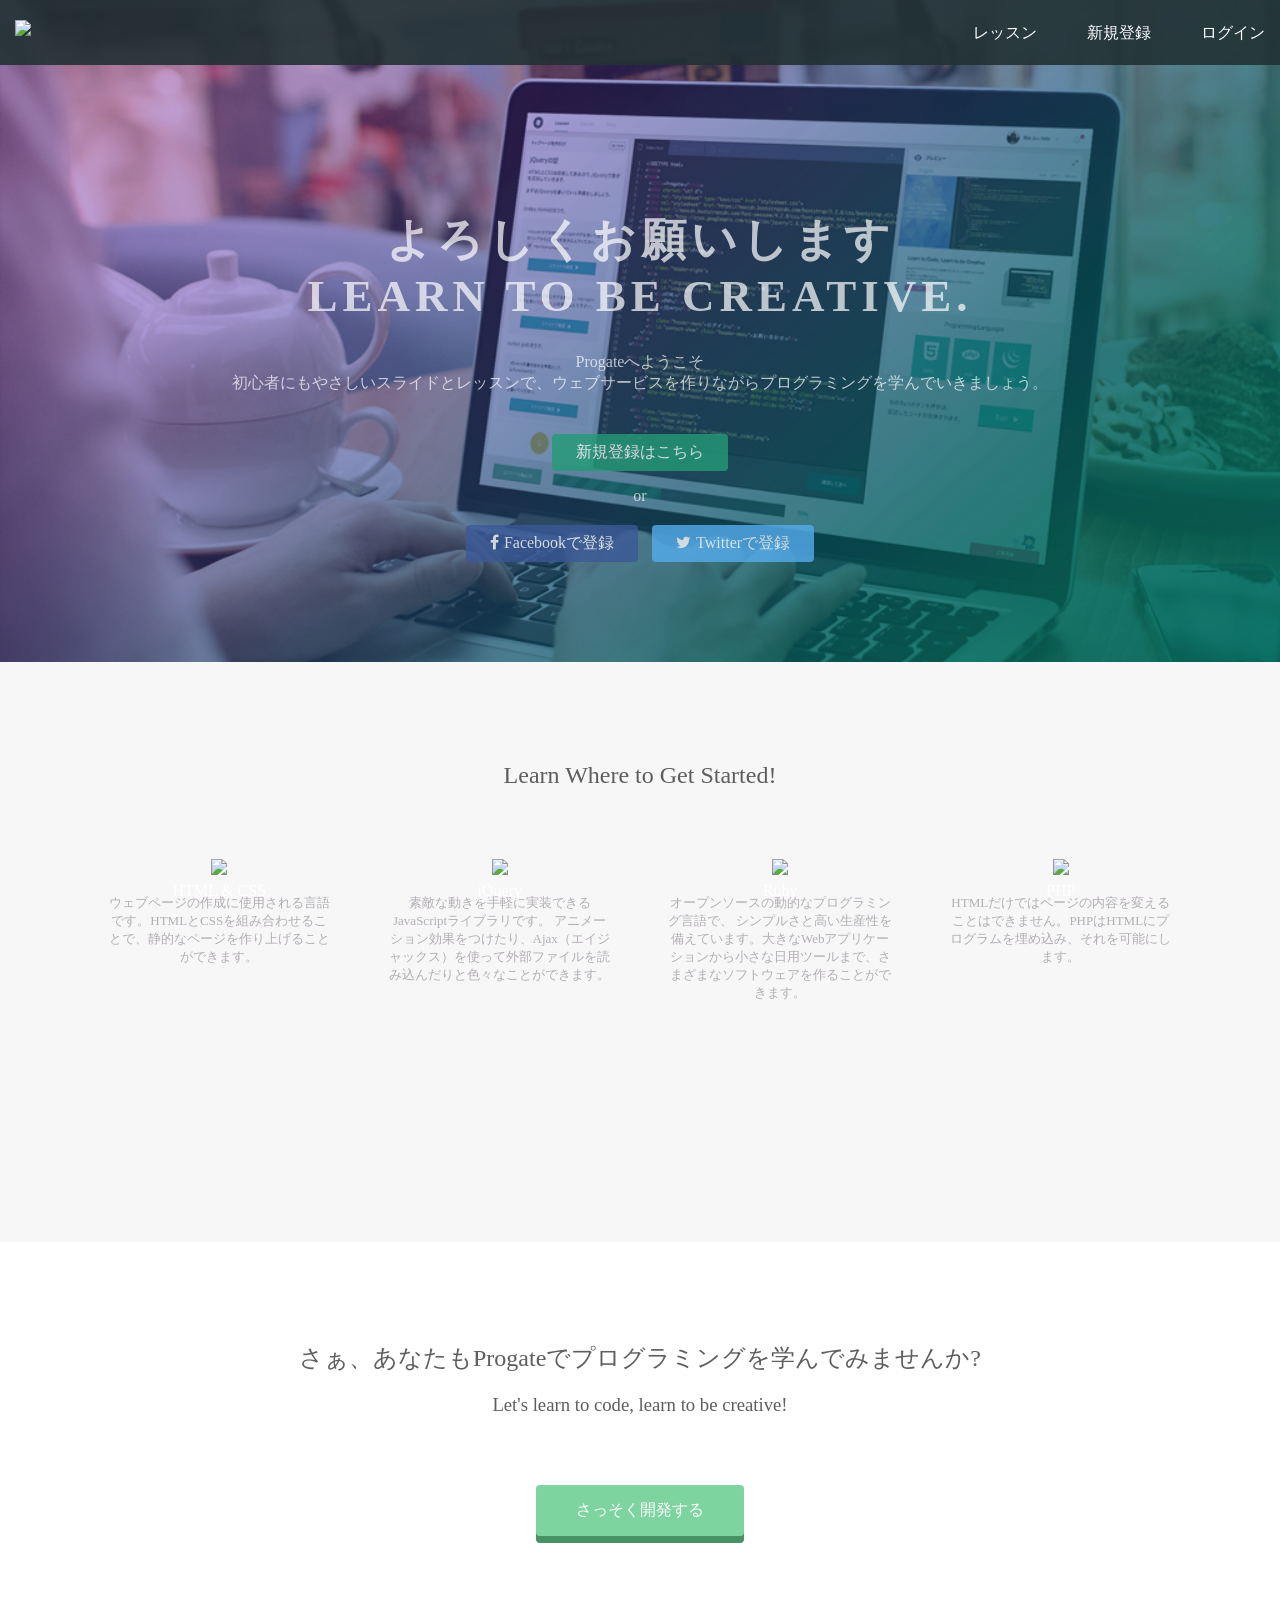
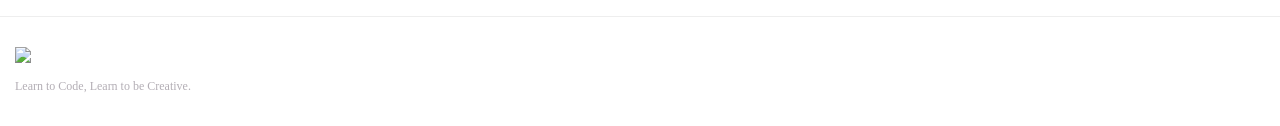
==== index.html @ 99322fcd "タイトルの変更" ====
<!DOCTYPE html>
<html>
<head>
  <meta charset="utf-8">
  <meta name="viewport" content="width=device-width, initial-scale=1.0">
  <title>Progate</title>
  <link href="https://maxcdn.bootstrapcdn.com/font-awesome/4.7.0/css/font-awesome.min.css" rel="stylesheet" integrity="sha384-wvfXpqpZZVQGK6TAh5PVlGOfQNHSoD2xbE+QkPxCAFlNEevoEH3Sl0sibVcOQVnN" crossorigin="anonymous">
  <link rel="stylesheet" type="text/css" href="stylesheet.css">
</head>
<body>
  <header>
    <div class="container">
      <div class="header-left">
        <img class="logo" src="https://prog-8.com/images/html/advanced/main_logo.png">
      </div>
      <span class="fa fa-bars menu-icon"></span>
      <div class="header-right">
        <a href="https://prog-8.com/html/study/1/3#/9">レッスン</a>
        <a href="https://prog-8.com/html/study/1/3#/9">新規登録</a>
        <a href="https://stshigeko.github.io/" class="login">ログイン</a>
      </div>
    </div>
  </header>
  <div class="top-wrapper">
    <div class="container">
      <h1>よろしくお願いします<br>LEARN TO BE CREATIVE.</h1>
      <p>Progateへようこそ<br>初心者にもやさしいスライドとレッスンで、ウェブサービスを作りながらプログラミングを学んでいきましょう。</p>
      <div class="btn-wrapper">
        <a href="#" class="btn signup">新規登録はこちら</a>
        <p>or</p>
        <a href="#" class="btn facebook"><span class="fa fa-facebook"></span>Facebookで登録</a>
        <a href="#" class="btn twitter"><span class="fa fa-twitter"></span>Twitterで登録</a>
      </div>
    </div>
  </div>
  <div class="lesson-wrapper">
    <div class="container">
      <div class="heading">
        <h2>Learn Where to Get Started!</h2>
      </div>
      <div class="lessons">
        <div class="lesson">
          <div class="lesson-icon">
            <img src="https://prog-8.com/images/html/advanced/html.png">
            <p>HTML & CSS</p>
          </div>
          <p class="text-contents">ウェブページの作成に使用される言語です。HTMLとCSSを組み合わせることで、静的なページを作り上げることができます。</p>
        </div>
        <div class="lesson">
          <div class="lesson-icon">
            <img src="https://prog-8.com/images/html/advanced/jQuery.png">
            <p>jQuery</p>
          </div>
          <p class="text-contents">素敵な動きを手軽に実装できるJavaScriptライブラリです。 アニメーション効果をつけたり、Ajax（エイジャックス）を使って外部ファイルを読み込んだりと色々なことができます。</p>
        </div>
        <div class="lesson">
          <div class="lesson-icon">
            <img src="https://prog-8.com/images/html/advanced/ruby.png">
            <p>Ruby</p>
          </div>
          <p class="text-contents">オープンソースの動的なプログラミング言語で、 シンプルさと高い生産性を備えています。大きなWebアプリケーションから小さな日用ツールまで、さまざまなソフトウェアを作ることができます。</p>
        </div>
        <div class="lesson">
          <div class="lesson-icon">
            <img src="https://prog-8.com/images/html/advanced/php.png">
            <p>PHP</p>
          </div>
          <p class="text-contents">HTMLだけではページの内容を変えることはできません。PHPはHTMLにプログラムを埋め込み、それを可能にします。</p>
        </div>
      </div>
      <div class="clear"></div>
    </div>
  </div>
  <div class="message-wrapper">
    <div class="container">
      <div class="heading">
        <h2>さぁ、あなたもProgateでプログラミングを学んでみませんか?</h2>
        <h3>Let's learn to code, learn to be creative!</h3>
      </div>
      <span class="btn message">さっそく開発する</span>
    </div>
  </div>
  <footer>
    <div class="container">
      <img src="https://prog-8.com/images/html/advanced/footer_logo.png">
      <p>Learn to Code, Learn to be Creative.</p>
    </div>
  </footer>
</body>
</html>
---- stylesheet.css ----
* {
  box-sizing: border-box;
}

body {
  margin: 0;
  font-family: "Hiragino Kaku Gothic ProN";
}

a {
  text-decoration: none;
}

.container {
  width: 100%;
  padding: 0 15px;
  margin: 0 auto;
}

.top-wrapper {
  padding: 180px 0 100px 0;
  background-image: url(top.png);
  background-size: cover;
  color: white;
  text-align: center;
}

.top-wrapper h1 {
  opacity: 0.7;
  font-size: 45px;
  letter-spacing: 5px;
}

.top-wrapper p {
  opacity: 0.7;
  font-size: 16px;
  margin-bottom: 40px;
}

.btn-wrapper {
  text-align: center;
}

.btn-wrapper p {
  margin-bottom: 20px;
}

.signup {
  background-color: #239b76;
}

.facebook {
  background-color: #3b5998;
  margin-right: 10px;
}

.twitter {
  background-color: #55acee;
}

.btn {
  padding: 8px 24px;
  color: white;
  display: inline-block;
  opacity: 0.8;
  border-radius: 4px;
  text-align: center;
}

.btn:hover {
  opacity: 1;
}

.fa {
  margin-right: 5px;
}

header {
  height: 65px;
  width: 100%;
  background-color: rgba(34,49,52,0.9);
  position :fixed;
  top: 0;
  z-index: 10;
}

.logo {
  width: 124px;
  margin-top: 20px;
}

.header-left {
  float: left;
}

.header-right {
  float: right;
  margin-right: -25px;
}

.header-right a {
  line-height: 65px;
  padding: 0 25px;
  color: white;
  display: block;
  float: left;
  transition: all 0.5s;
}

.header-right a:hover {
  background-color: rgba(255,255,255,0.3);
}

.lesson-wrapper {
  height: 580px;
  padding-bottom: 80px;
  padding-left: 5%;
  padding-right: 5%;
  background-color: #f7f7f7;
  text-align: center;
}

.heading {
  padding-top: 80px;
  padding-bottom: 50px;
  color: #5f5d60;
}

.heading h2 {
  font-weight: normal;
}

.lesson {
  float: left;
  width: 25%;
}

.lesson-icon {
  position: relative;
}

.lesson-icon p {
  position: absolute;
  top: 37%;
  width: 100%;
  color: white;
}

.text-contents {
  width: 80%;
  display: inline-block;
  margin-top: 15px;
  font-size: 13px;
  color: #b3aeb5;
}

.heading h3 {
  font-weight: normal;
}

.message-wrapper {
  border-bottom: 1px solid #eee;
  padding-bottom: 80px;
  text-align: center;
}

.message {
  padding: 15px 40px;
  background-color: #5dca88;
  cursor: pointer;
  box-shadow: 0px 7px #1a7940;
}

.message:active {
  position: relative;
  top: 7px;
  box-shadow: none;
}

footer img {
  width: 125px;
}

footer p {
  color: #b3aeb5;
  font-size: 12px;
}

footer {
  padding-top: 30px;
  padding-bottom: 20px;
}

.menu-icon {
  color: white;
  float: right;
  font-size: 25px;
  padding: 21px 0;
  display: none;
}

.clear {
  clear: left;
}

@media all and (max-width: 1000px) {
  .lesson {
    width: 50%;
    margin-bottom: 50px;
  }

  .lesson-wrapper {
    height: 990px;
  }

  footer {
    text-align: center;
  }
}

@media all and (max-width: 750px) {
  .top-wrapper h1 {
    font-size: 32px;
  }

  .heading h2 {
    font-size: 20px;
  }
}

@media all and (max-width: 670px) {
  .header-right {
    display: none;
  }

  .menu-icon {
    display: block;
  }

  .top-wrapper .btn {
    width: 100%;
  }

  .twitter {
    margin-top: 10px;
  }

  .top-wrapper {
    text-align: left;
  }

  .top-wrapper h1 {
    font-size: 24px;
  }

  .top-wrapper p {
    font-size: 14px;
  }

  .lesson {
    width: 100%;
  }

  .lesson-wrapper {
    height: 1700px;
  }

  .message-wrapper .btn {
    width: 100%;
  }
}
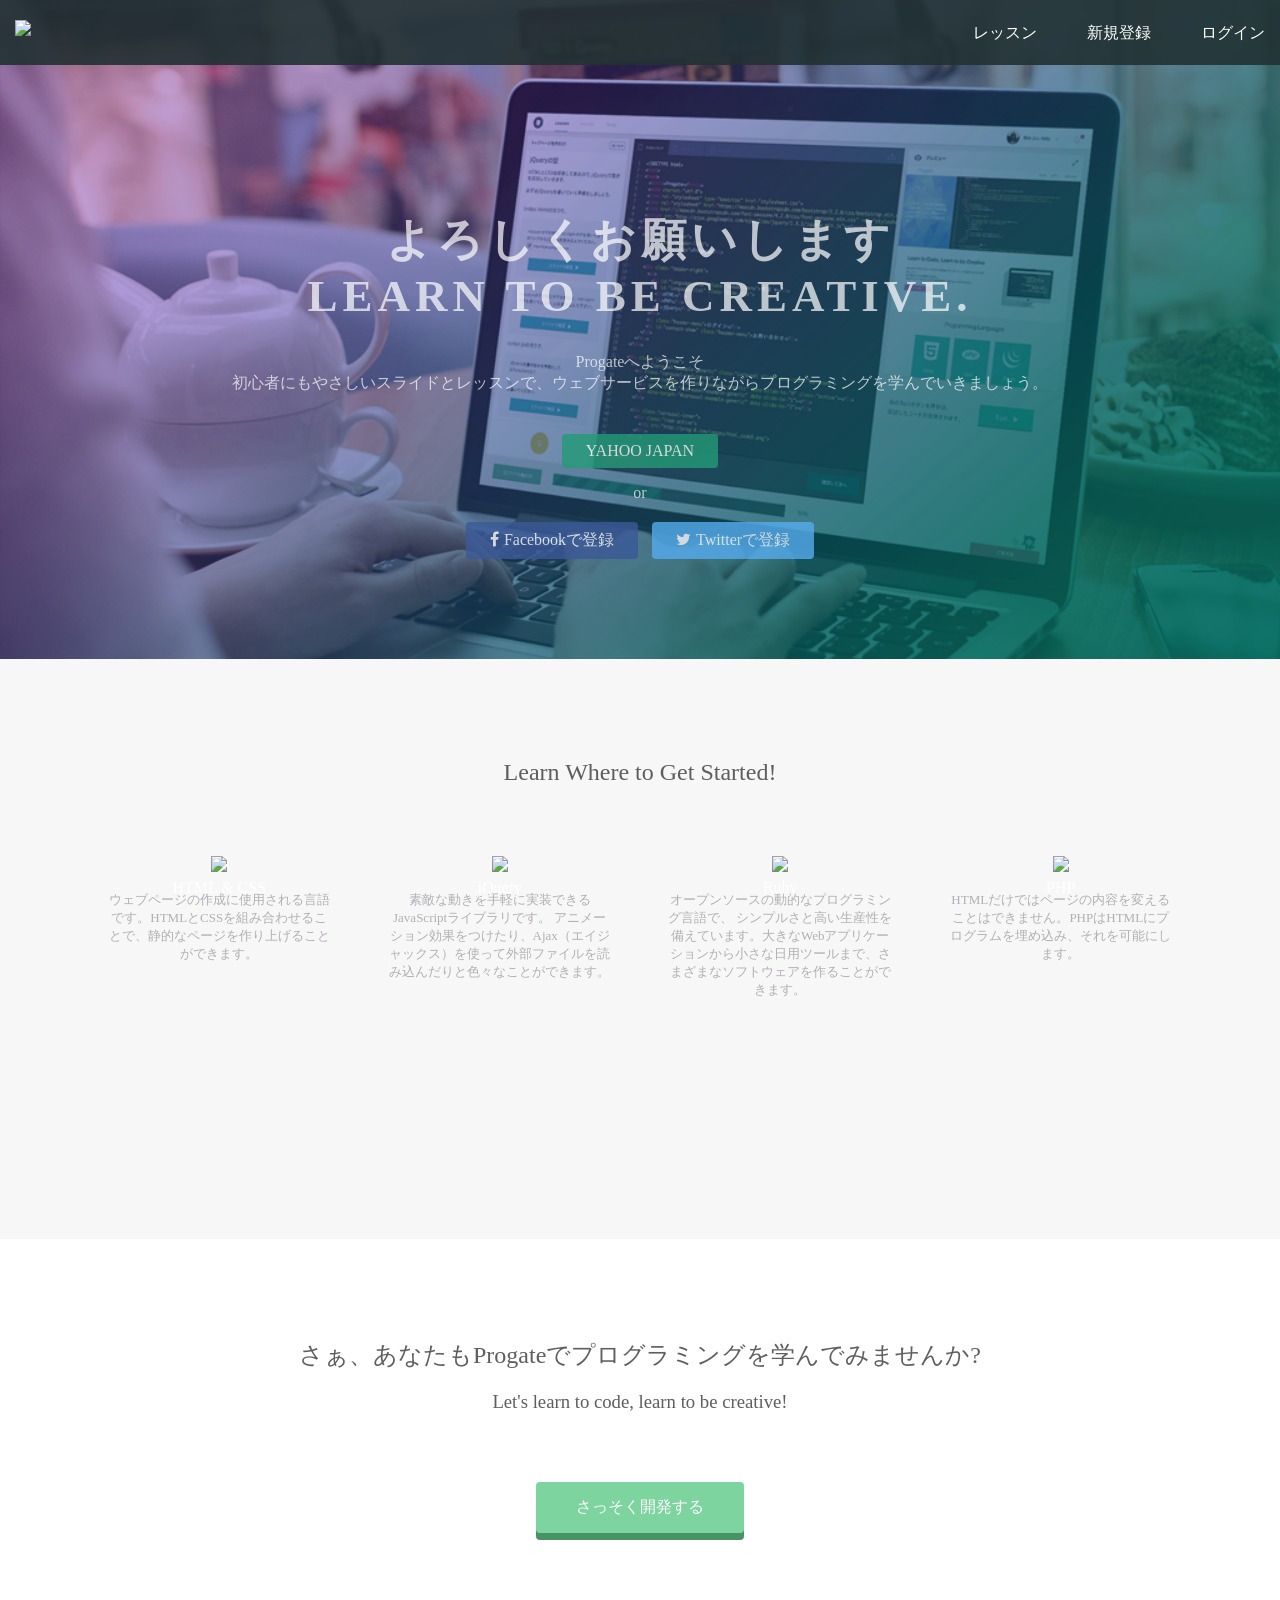
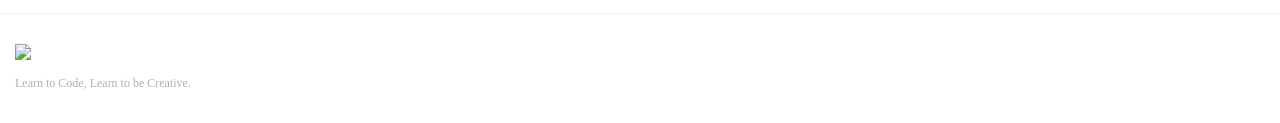
==== commit 8148c02a: "トップボタンのURL変更" ====
--- a/index.html
+++ b/index.html
@@ -26,7 +26,7 @@
       <h1>よろしくお願いします<br>LEARN TO BE CREATIVE.</h1>
       <p>Progateへようこそ<br>初心者にもやさしいスライドとレッスンで、ウェブサービスを作りながらプログラミングを学んでいきましょう。</p>
       <div class="btn-wrapper">
-        <a href="#" class="btn signup">新規登録はこちら</a>
+        <a href="https://www.yahoo.co.jp/" class="btn signup">YAHOO JAPAN</a>
         <p>or</p>
         <a href="#" class="btn facebook"><span class="fa fa-facebook"></span>Facebookで登録</a>
         <a href="#" class="btn twitter"><span class="fa fa-twitter"></span>Twitterで登録</a>
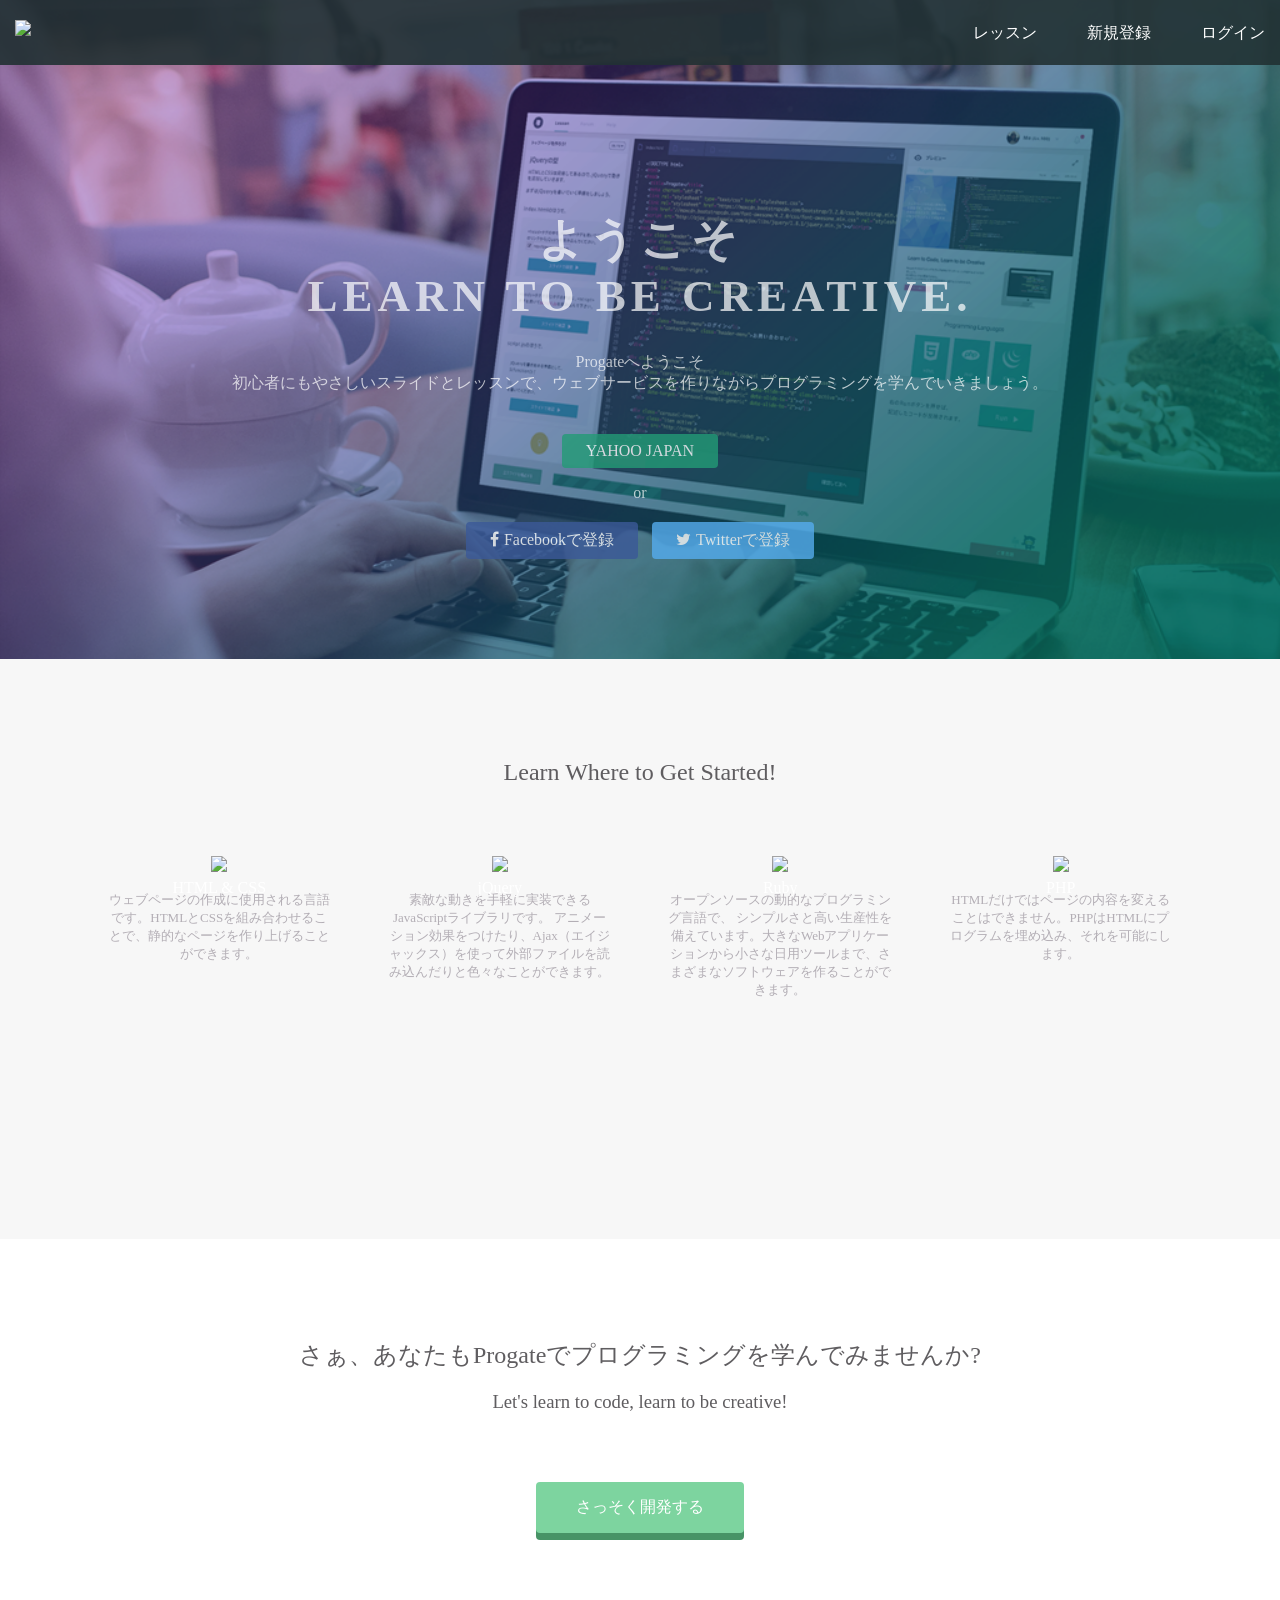
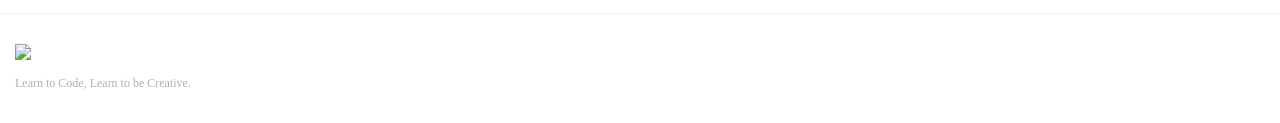
==== commit 2a13f22e: "タイトルの変更" ====
--- a/index.html
+++ b/index.html
@@ -23,7 +23,7 @@
   </header>
   <div class="top-wrapper">
     <div class="container">
-      <h1>よろしくお願いします<br>LEARN TO BE CREATIVE.</h1>
+      <h1>ようこそ<br>LEARN TO BE CREATIVE.</h1>
       <p>Progateへようこそ<br>初心者にもやさしいスライドとレッスンで、ウェブサービスを作りながらプログラミングを学んでいきましょう。</p>
       <div class="btn-wrapper">
         <a href="https://www.yahoo.co.jp/" class="btn signup">YAHOO JAPAN</a>
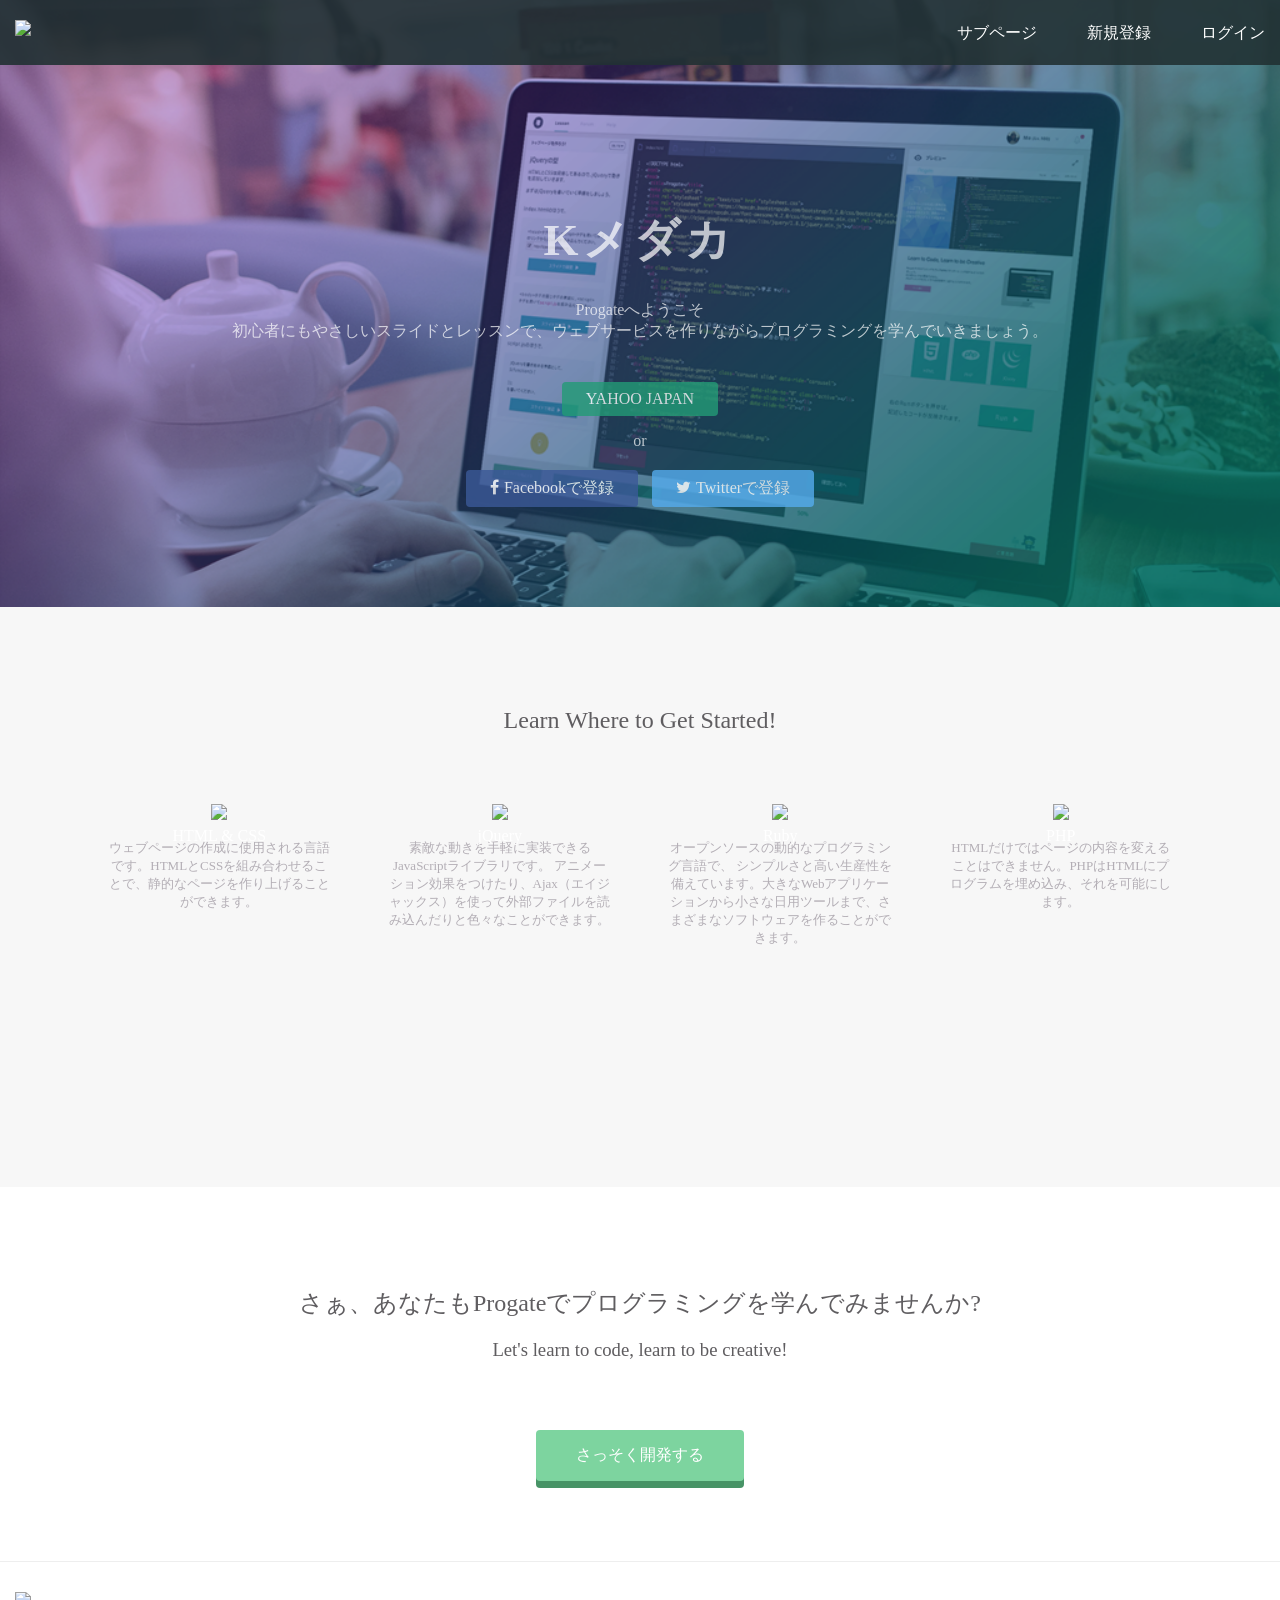
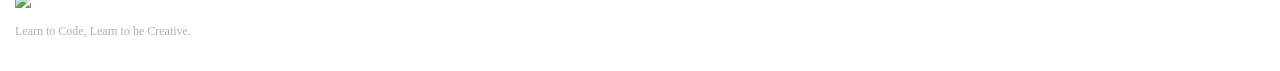
==== commit bfdd1f2b: "teacherブランチでトップページ作成" ====
--- a/index.html
+++ b/index.html
@@ -3,7 +3,7 @@
 <head>
   <meta charset="utf-8">
   <meta name="viewport" content="width=device-width, initial-scale=1.0">
-  <title>Progate</title>
+  <title>Kメダカ</Kbd></title>
   <link href="https://maxcdn.bootstrapcdn.com/font-awesome/4.7.0/css/font-awesome.min.css" rel="stylesheet" integrity="sha384-wvfXpqpZZVQGK6TAh5PVlGOfQNHSoD2xbE+QkPxCAFlNEevoEH3Sl0sibVcOQVnN" crossorigin="anonymous">
   <link rel="stylesheet" type="text/css" href="stylesheet.css">
 </head>
@@ -15,7 +15,7 @@
       </div>
       <span class="fa fa-bars menu-icon"></span>
       <div class="header-right">
-        <a href="https://prog-8.com/html/study/1/3#/9">レッスン</a>
+        <a href="./subpage.html">サブページ</a>
         <a href="https://prog-8.com/html/study/1/3#/9">新規登録</a>
         <a href="https://stshigeko.github.io/" class="login">ログイン</a>
       </div>
@@ -23,7 +23,7 @@
   </header>
   <div class="top-wrapper">
     <div class="container">
-      <h1>ようこそ<br>LEARN TO BE CREATIVE.</h1>
+      <h1>Kメダカ</h1>
       <p>Progateへようこそ<br>初心者にもやさしいスライドとレッスンで、ウェブサービスを作りながらプログラミングを学んでいきましょう。</p>
       <div class="btn-wrapper">
         <a href="https://www.yahoo.co.jp/" class="btn signup">YAHOO JAPAN</a>
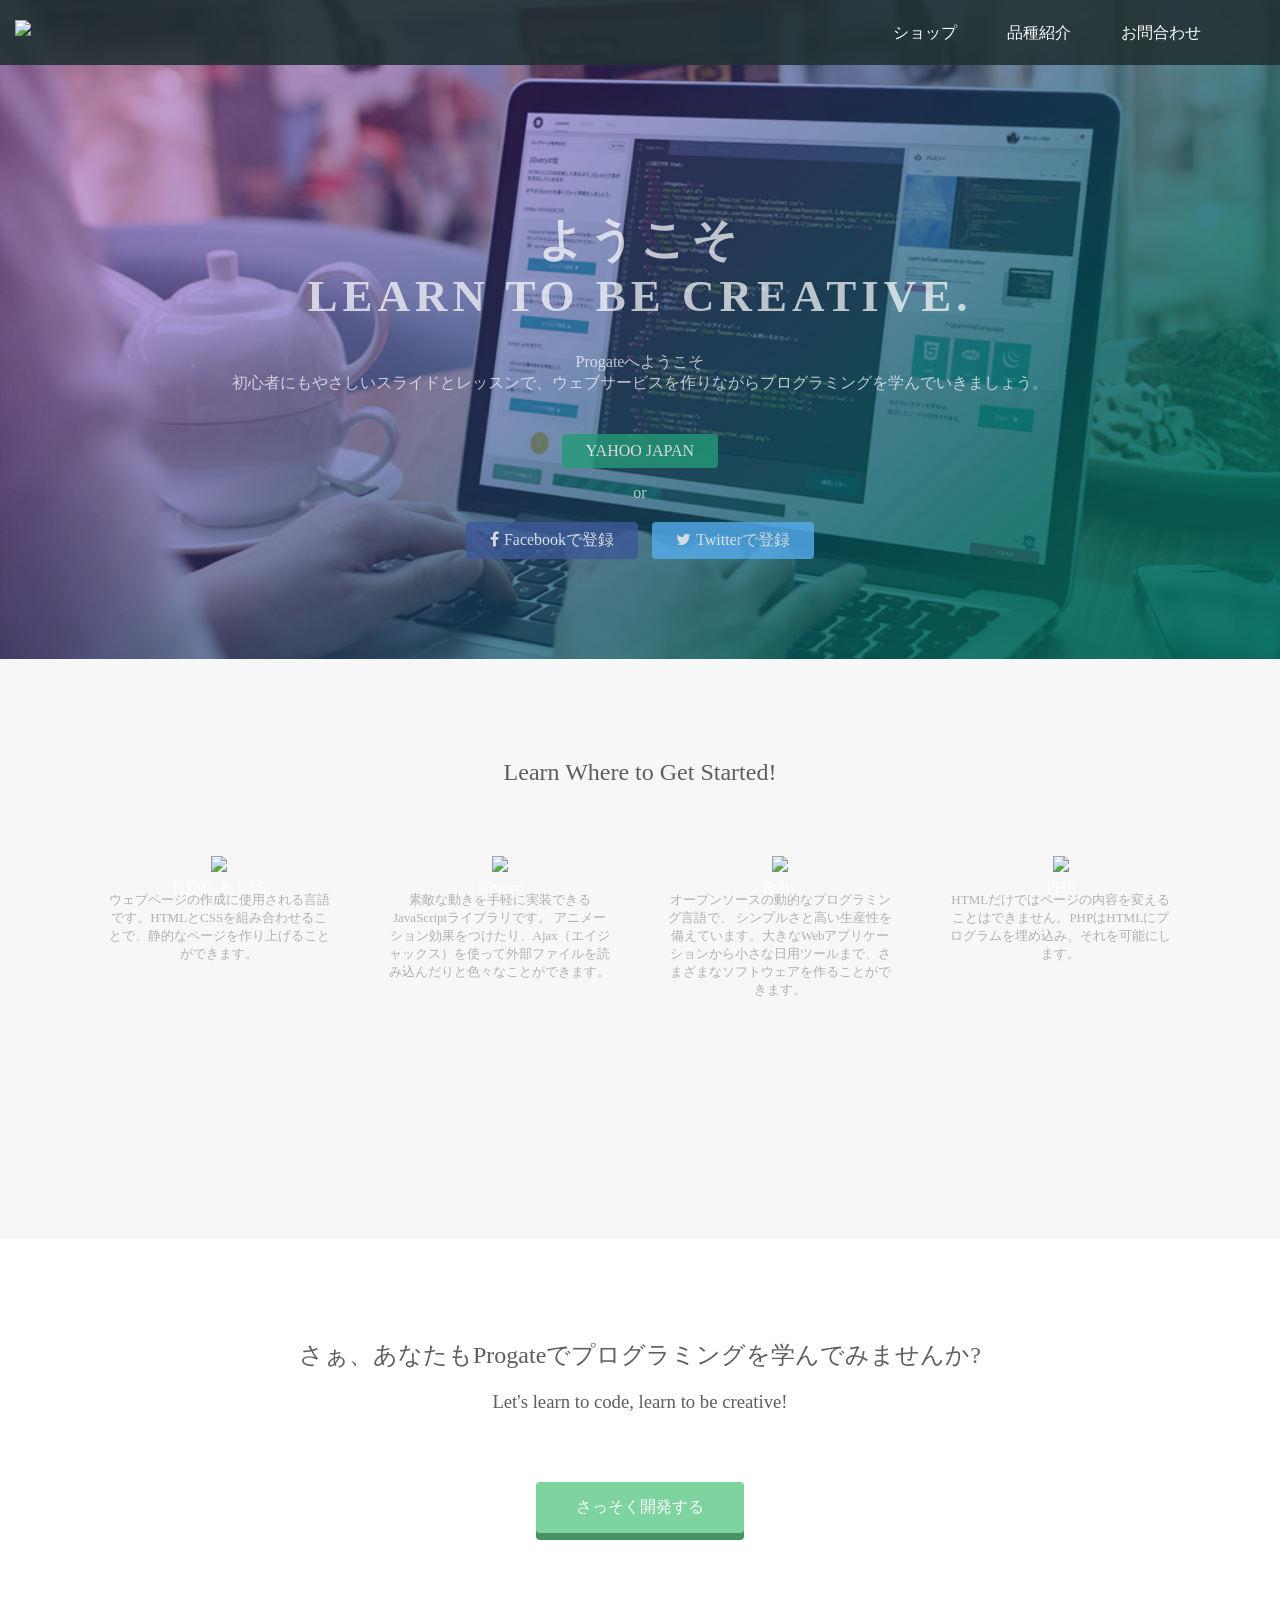
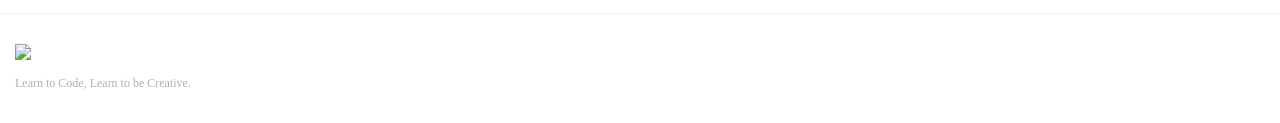
==== commit 6b46c8b8: "ヘッダ－リストの変更 Co-authored-by: teruyahirahara <teruyahirahara@users.noreply.github.com>" ====
--- a/index.html
+++ b/index.html
@@ -3,7 +3,7 @@
 <head>
   <meta charset="utf-8">
   <meta name="viewport" content="width=device-width, initial-scale=1.0">
-  <title>Kメダカ</Kbd></title>
+  <title>Progate </title>
   <link href="https://maxcdn.bootstrapcdn.com/font-awesome/4.7.0/css/font-awesome.min.css" rel="stylesheet" integrity="sha384-wvfXpqpZZVQGK6TAh5PVlGOfQNHSoD2xbE+QkPxCAFlNEevoEH3Sl0sibVcOQVnN" crossorigin="anonymous">
   <link rel="stylesheet" type="text/css" href="stylesheet.css">
 </head>
@@ -15,15 +15,15 @@
       </div>
       <span class="fa fa-bars menu-icon"></span>
       <div class="header-right">
-        <a href="./subpage.html">サブページ</a>
-        <a href="https://prog-8.com/html/study/1/3#/9">新規登録</a>
-        <a href="https://stshigeko.github.io/" class="login">ログイン</a>
-      </div>
+        <a href="https://prog-8.com/html/study/1/3#/9">ショップ</a>
+        <a href="./subpage.html">品種紹介</a>
+        <a href="https://prog-8.com/html/study/1/3#/9">お問合わせ</a>
+　　　　</div>
     </div>
   </header>
   <div class="top-wrapper">
     <div class="container">
-      <h1>Kメダカ</h1>
+      <h1>ようこそ<br>LEARN TO BE CREATIVE.</h1>
       <p>Progateへようこそ<br>初心者にもやさしいスライドとレッスンで、ウェブサービスを作りながらプログラミングを学んでいきましょう。</p>
       <div class="btn-wrapper">
         <a href="https://www.yahoo.co.jp/" class="btn signup">YAHOO JAPAN</a>
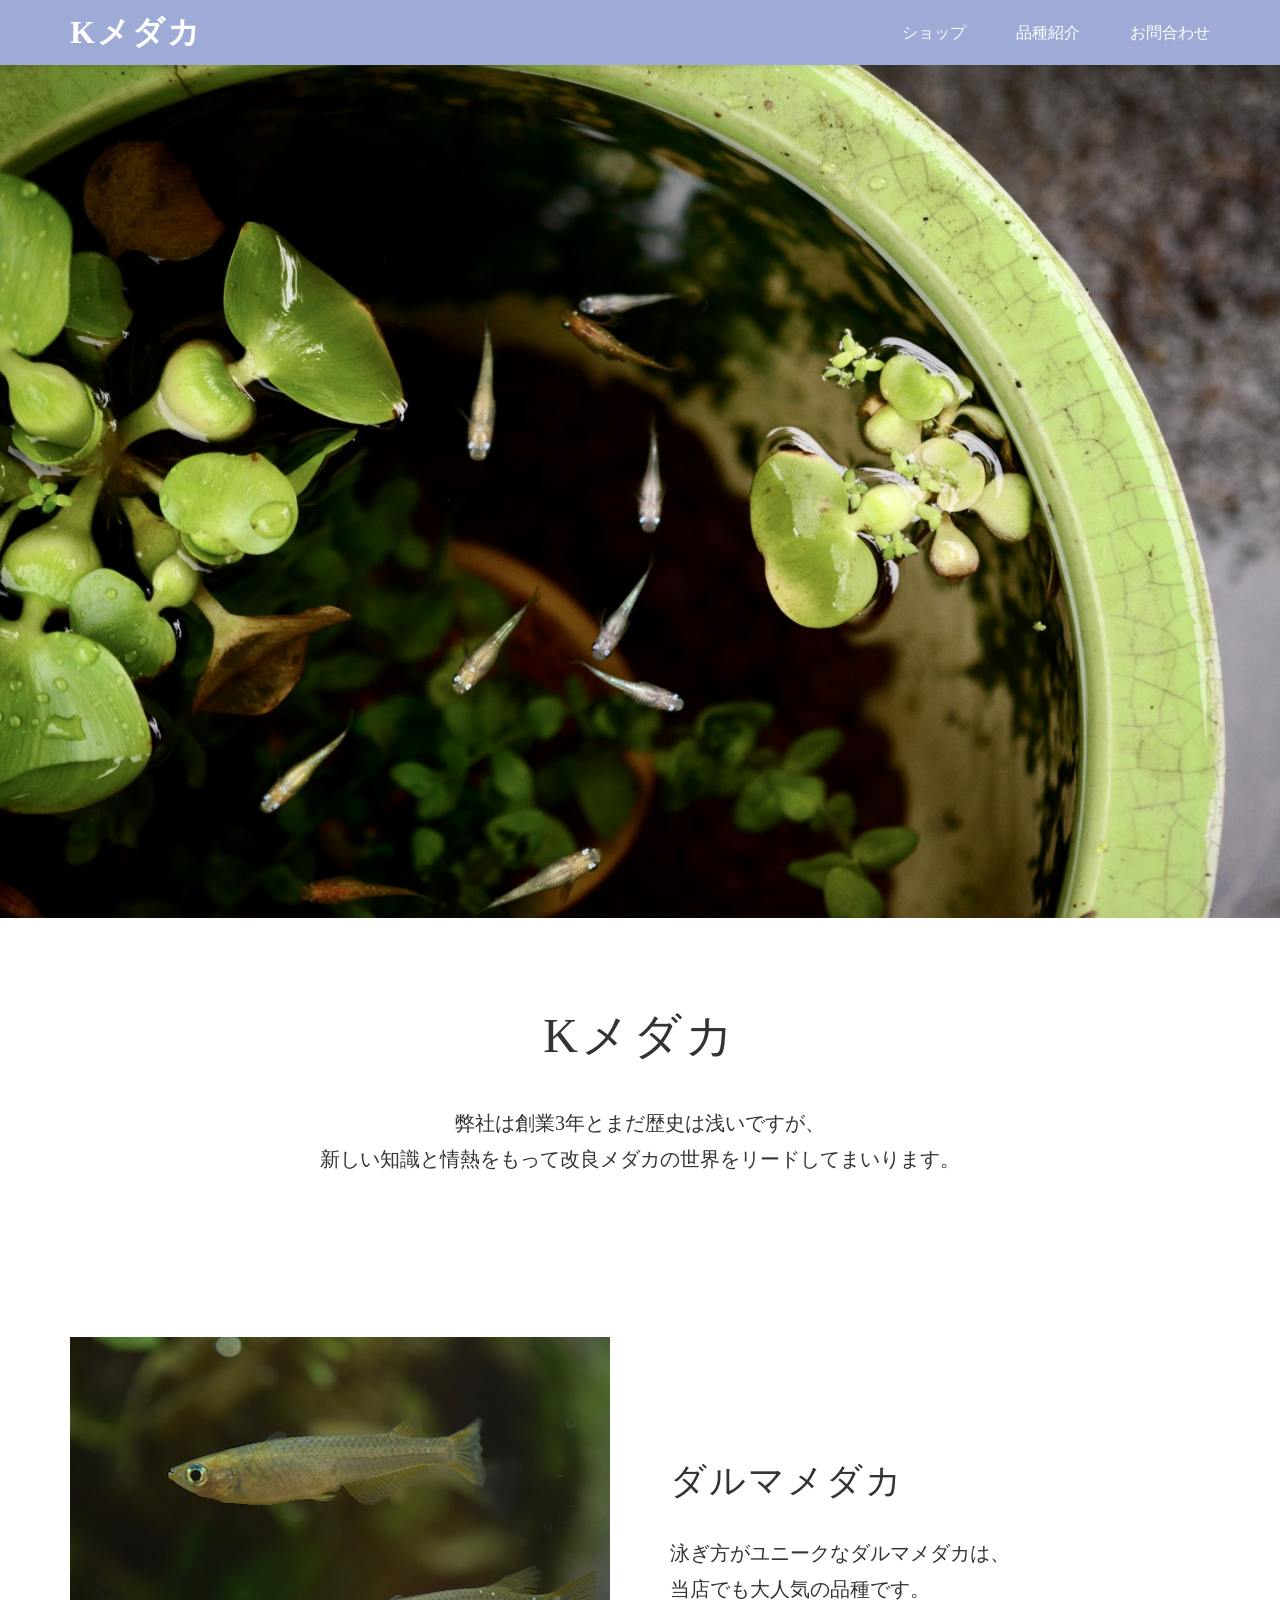
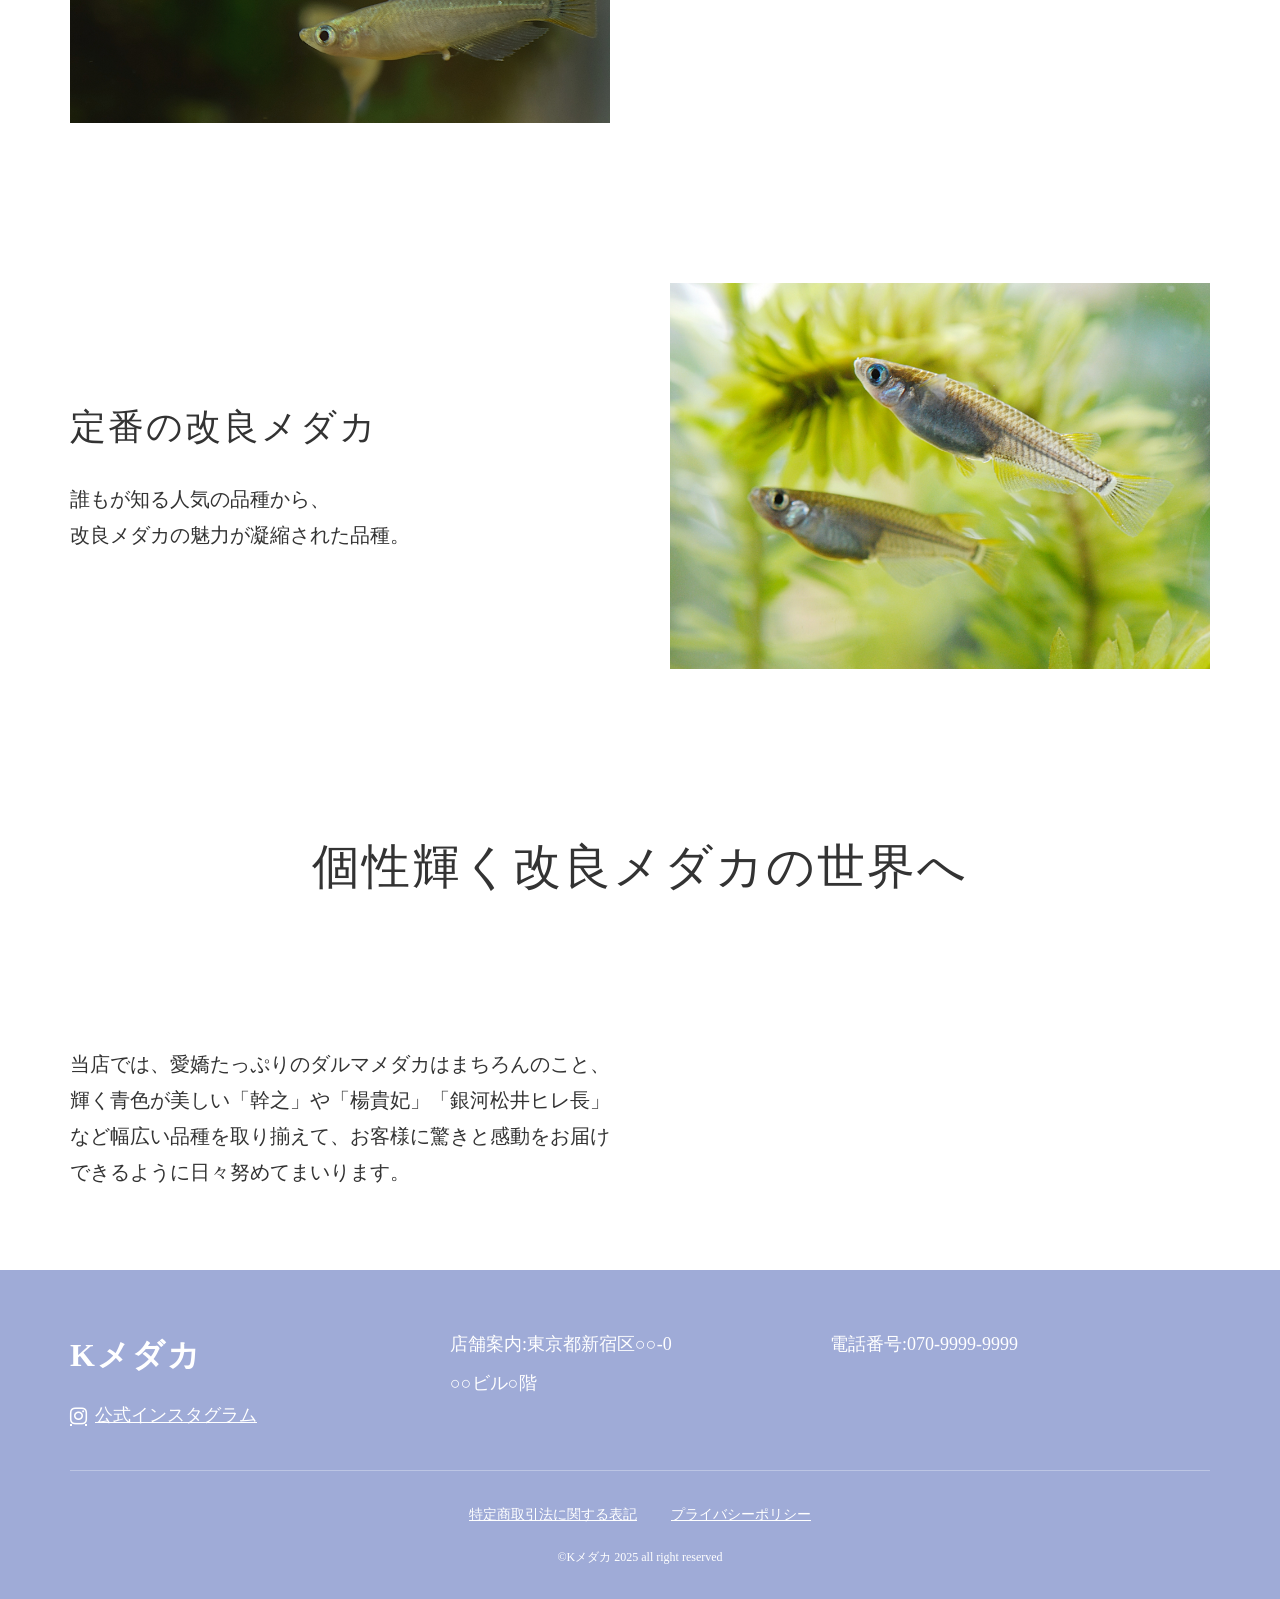
==== commit 513318eb: "トップページを作成" ====
--- a/index.html
+++ b/index.html
@@ -1,9 +1,9 @@
 <!DOCTYPE html>
-<html>
+<html lang="ja">
 <head>
   <meta charset="utf-8">
   <meta name="viewport" content="width=device-width, initial-scale=1.0">
-  <title>Progate </title>
+  <title>Kメダカ - 高品質なメダカをお届け</title>
   <link href="https://maxcdn.bootstrapcdn.com/font-awesome/4.7.0/css/font-awesome.min.css" rel="stylesheet" integrity="sha384-wvfXpqpZZVQGK6TAh5PVlGOfQNHSoD2xbE+QkPxCAFlNEevoEH3Sl0sibVcOQVnN" crossorigin="anonymous">
   <link rel="stylesheet" type="text/css" href="stylesheet.css">
 </head>
@@ -11,79 +11,93 @@
   <header>
     <div class="container">
       <div class="header-left">
-        <img class="logo" src="https://prog-8.com/images/html/advanced/main_logo.png">
+        <h1 class="logo-text">Kメダカ</h1>
       </div>
       <span class="fa fa-bars menu-icon"></span>
       <div class="header-right">
-        <a href="https://prog-8.com/html/study/1/3#/9">ショップ</a>
-        <a href="./subpage.html">品種紹介</a>
-        <a href="https://prog-8.com/html/study/1/3#/9">お問合わせ</a>
-　　　　</div>
+        <a href="#">ショップ</a>
+        <a href="#">品種紹介</a>
+        <a href="#">お問合わせ</a>
+      </div>
     </div>
   </header>
-  <div class="top-wrapper">
+  
+  <div class="hero-section">
+    <img src="images/トップ.jpg" alt="トップ画像" class="top-image">
+  </div>
+  
+  <div class="intro-section">
     <div class="container">
-      <h1>ようこそ<br>LEARN TO BE CREATIVE.</h1>
-      <p>Progateへようこそ<br>初心者にもやさしいスライドとレッスンで、ウェブサービスを作りながらプログラミングを学んでいきましょう。</p>
-      <div class="btn-wrapper">
-        <a href="https://www.yahoo.co.jp/" class="btn signup">YAHOO JAPAN</a>
-        <p>or</p>
-        <a href="#" class="btn facebook"><span class="fa fa-facebook"></span>Facebookで登録</a>
-        <a href="#" class="btn twitter"><span class="fa fa-twitter"></span>Twitterで登録</a>
+      <h2 class="intro-title">Kメダカ</h2>
+      <p class="intro-text">弊社は創業3年とまだ歴史は浅いですが、<br>新しい知識と情熱をもって改良メダカの世界をリードしてまいります。</p>
+    </div>
+  </div>
+  
+  <div class="content-section daruma-section">
+    <div class="container">
+      <div class="content-wrapper">
+        <div class="content-image">
+          <img src="images/ダルマメダカ.jpg" alt="ダルマメダカ">
+        </div>
+        <div class="content-text">
+          <h3 class="content-title">ダルマメダカ</h3>
+          <p class="content-description">泳ぎ方がユニークなダルマメダカは、<br>当店でも大人気の品種です。</p>
+        </div>
       </div>
     </div>
   </div>
-  <div class="lesson-wrapper">
+  
+  <div class="content-section standard-section">
     <div class="container">
-      <div class="heading">
-        <h2>Learn Where to Get Started!</h2>
-      </div>
-      <div class="lessons">
-        <div class="lesson">
-          <div class="lesson-icon">
-            <img src="https://prog-8.com/images/html/advanced/html.png">
-            <p>HTML & CSS</p>
-          </div>
-          <p class="text-contents">ウェブページの作成に使用される言語です。HTMLとCSSを組み合わせることで、静的なページを作り上げることができます。</p>
+      <div class="content-wrapper reverse">
+        <div class="content-image">
+          <img src="images/改良メダカ.jpg" alt="定番の改良メダカ">
         </div>
-        <div class="lesson">
-          <div class="lesson-icon">
-            <img src="https://prog-8.com/images/html/advanced/jQuery.png">
-            <p>jQuery</p>
-          </div>
-          <p class="text-contents">素敵な動きを手軽に実装できるJavaScriptライブラリです。 アニメーション効果をつけたり、Ajax（エイジャックス）を使って外部ファイルを読み込んだりと色々なことができます。</p>
-        </div>
-        <div class="lesson">
-          <div class="lesson-icon">
-            <img src="https://prog-8.com/images/html/advanced/ruby.png">
-            <p>Ruby</p>
-          </div>
-          <p class="text-contents">オープンソースの動的なプログラミング言語で、 シンプルさと高い生産性を備えています。大きなWebアプリケーションから小さな日用ツールまで、さまざまなソフトウェアを作ることができます。</p>
-        </div>
-        <div class="lesson">
-          <div class="lesson-icon">
-            <img src="https://prog-8.com/images/html/advanced/php.png">
-            <p>PHP</p>
-          </div>
-          <p class="text-contents">HTMLだけではページの内容を変えることはできません。PHPはHTMLにプログラムを埋め込み、それを可能にします。</p>
+        <div class="content-text">
+          <h3 class="content-title">定番の改良メダカ</h3>
+          <p class="content-description">誰もが知る人気の品種から、<br>改良メダカの魅力が凝縮された品種。</p>
         </div>
       </div>
-      <div class="clear"></div>
     </div>
   </div>
-  <div class="message-wrapper">
+  
+  <div class="new-top-section">
     <div class="container">
-      <div class="heading">
-        <h2>さぁ、あなたもProgateでプログラミングを学んでみませんか?</h2>
-        <h3>Let's learn to code, learn to be creative!</h3>
-      </div>
-      <span class="btn message">さっそく開発する</span>
+      <h2 class="new-top-title">個性輝く改良メダカの世界へ</h2>
     </div>
   </div>
+  
+  <div class="main-content-section">
+    <div class="container">
+      <p class="main-content-text">当店では、愛嬌たっぷりのダルマメダカはまちろんのこと、<br>輝く青色が美しい「幹之」や「楊貴妃」「銀河松井ヒレ長」<br>など幅広い品種を取り揃えて、お客様に驚きと感動をお届け<br>できるように日々努めてまいります。</p>
+    </div>
+  </div>
+  
   <footer>
     <div class="container">
-      <img src="https://prog-8.com/images/html/advanced/footer_logo.png">
-      <p>Learn to Code, Learn to be Creative.</p>
+      <div class="footer-content">
+        <div class="footer-left">
+          <h3 class="footer-shop-name">Kメダカ</h3>
+          <a href="#" class="instagram-link">
+            <span class="fa fa-instagram"></span>
+            公式インスタグラム
+          </a>
+        </div>
+        <div class="footer-center">
+          <p class="footer-info">店舗案内:東京都新宿区○○-0</p>
+          <p class="footer-info">○○ビル○階</p>
+        </div>
+        <div class="footer-right">
+          <p class="footer-phone">電話番号:070-9999-9999</p>
+        </div>
+      </div>
+      <div class="footer-bottom">
+        <div class="footer-links">
+          <a href="#">特定商取引法に関する表記</a>
+          <a href="#">プライバシーポリシー</a>
+        </div>
+        <p class="copyright">©Kメダカ 2025 all right reserved</p>
+      </div>
     </div>
   </footer>
 </body>
--- a/stylesheet.css
+++ b/stylesheet.css
@@ -1,92 +1,51 @@
 * {
   box-sizing: border-box;
+  margin: 0;
+  padding: 0;
 }
 
 body {
   margin: 0;
-  font-family: "Hiragino Kaku Gothic ProN";
+  font-family: "Hiragino Mincho ProN", "Yu Mincho", "MS PMincho", "Mincho", serif;
+  color: #333;
+  line-height: 1.6;
+}
+
+p {
+  font-size: 18px;
+  line-height: 1.8;
 }
 
 a {
   text-decoration: none;
+  color: inherit;
 }
 
 .container {
   width: 100%;
+  max-width: 1170px;
   padding: 0 15px;
   margin: 0 auto;
 }
 
-.top-wrapper {
-  padding: 180px 0 100px 0;
-  background-image: url(top.png);
-  background-size: cover;
-  color: white;
-  text-align: center;
-}
-
-.top-wrapper h1 {
-  opacity: 0.7;
-  font-size: 45px;
-  letter-spacing: 5px;
-}
-
-.top-wrapper p {
-  opacity: 0.7;
-  font-size: 16px;
-  margin-bottom: 40px;
-}
-
-.btn-wrapper {
-  text-align: center;
-}
-
-.btn-wrapper p {
-  margin-bottom: 20px;
-}
-
-.signup {
-  background-color: #239b76;
-}
-
-.facebook {
-  background-color: #3b5998;
-  margin-right: 10px;
-}
-
-.twitter {
-  background-color: #55acee;
-}
-
-.btn {
-  padding: 8px 24px;
-  color: white;
-  display: inline-block;
-  opacity: 0.8;
-  border-radius: 4px;
-  text-align: center;
-}
-
-.btn:hover {
-  opacity: 1;
-}
-
-.fa {
-  margin-right: 5px;
-}
-
+/* Header */
 header {
   height: 65px;
   width: 100%;
-  background-color: rgba(34,49,52,0.9);
-  position :fixed;
+  background-color: #9fabd7;
+  position: fixed;
   top: 0;
   z-index: 10;
-}
-
-.logo {
-  width: 124px;
-  margin-top: 20px;
+  box-shadow: 0 2px 5px rgba(0,0,0,0.1);
+}
+
+.logo-text {
+  color: white;
+  font-size: 32px;
+  font-weight: bold;
+  margin: 0;
+  line-height: 65px;
+  letter-spacing: 2px;
 }
 
 .header-left {
@@ -105,90 +64,12 @@
   display: block;
   float: left;
   transition: all 0.5s;
+  font-weight: 500;
+  font-size: 16px;
 }
 
 .header-right a:hover {
-  background-color: rgba(255,255,255,0.3);
-}
-
-.lesson-wrapper {
-  height: 580px;
-  padding-bottom: 80px;
-  padding-left: 5%;
-  padding-right: 5%;
-  background-color: #f7f7f7;
-  text-align: center;
-}
-
-.heading {
-  padding-top: 80px;
-  padding-bottom: 50px;
-  color: #5f5d60;
-}
-
-.heading h2 {
-  font-weight: normal;
-}
-
-.lesson {
-  float: left;
-  width: 25%;
-}
-
-.lesson-icon {
-  position: relative;
-}
-
-.lesson-icon p {
-  position: absolute;
-  top: 37%;
-  width: 100%;
-  color: white;
-}
-
-.text-contents {
-  width: 80%;
-  display: inline-block;
-  margin-top: 15px;
-  font-size: 13px;
-  color: #b3aeb5;
-}
-
-.heading h3 {
-  font-weight: normal;
-}
-
-.message-wrapper {
-  border-bottom: 1px solid #eee;
-  padding-bottom: 80px;
-  text-align: center;
-}
-
-.message {
-  padding: 15px 40px;
-  background-color: #5dca88;
-  cursor: pointer;
-  box-shadow: 0px 7px #1a7940;
-}
-
-.message:active {
-  position: relative;
-  top: 7px;
-  box-shadow: none;
-}
-
-footer img {
-  width: 125px;
-}
-
-footer p {
-  color: #b3aeb5;
-  font-size: 12px;
-}
-
-footer {
-  padding-top: 30px;
-  padding-bottom: 20px;
+  background-color: rgba(255,255,255,0.2);
 }
 
 .menu-icon {
@@ -197,34 +78,298 @@
   font-size: 25px;
   padding: 21px 0;
   display: none;
+  cursor: pointer;
+}
+
+/* Hero Section */
+.hero-section {
+  margin-top: 65px;
+  width: 100%;
+  position: relative;
+}
+
+.top-image {
+  width: 100%;
+  height: auto;
+  display: block;
+}
+
+/* Intro Section */
+.intro-section {
+  padding: 80px 0;
+  background-color: white;
+  text-align: center;
+}
+
+.intro-title {
+  font-size: 48px;
+  font-weight: normal;
+  color: #333;
+  margin-bottom: 30px;
+  letter-spacing: 3px;
+}
+
+.intro-text {
+  font-size: 20px;
+  color: #333;
+  line-height: 1.8;
+}
+
+/* Content Section */
+.content-section {
+  padding: 80px 0;
+  background-color: white;
+}
+
+.content-wrapper {
+  display: flex;
+  align-items: center;
+  gap: 60px;
+}
+
+.content-wrapper.reverse {
+  flex-direction: row-reverse;
+}
+
+.content-image {
+  flex: 1;
+  width: 50%;
+}
+
+.content-image img {
+  width: 100%;
+  height: auto;
+  display: block;
+}
+
+.content-text {
+  flex: 1;
+  width: 50%;
+}
+
+.content-title {
+  font-size: 36px;
+  font-weight: normal;
+  color: #333;
+  margin-bottom: 25px;
+  letter-spacing: 2px;
+}
+
+.content-description {
+  font-size: 20px;
+  color: #333;
+  line-height: 1.8;
+}
+
+.daruma-section {
+  background-color: white;
+}
+
+.standard-section {
+  background-color: white;
 }
 
 .clear {
-  clear: left;
-}
-
+  clear: both;
+}
+
+/* New Top Section */
+.new-top-section {
+  padding: 80px 0;
+  background-color: white;
+  text-align: center;
+}
+
+.new-top-title {
+  font-size: 48px;
+  font-weight: normal;
+  color: #333;
+  letter-spacing: 2px;
+}
+
+/* Main Content Section */
+.main-content-section {
+  padding: 60px 0 80px;
+  background-color: white;
+}
+
+.main-content-text {
+  font-size: 20px;
+  color: #333;
+  line-height: 1.8;
+  text-align: left;
+}
+
+/* Footer */
+footer {
+  background-color: #9fabd7;
+  color: white;
+  padding: 60px 0 30px;
+}
+
+.footer-content {
+  display: flex;
+  justify-content: space-between;
+  align-items: flex-start;
+  margin-bottom: 40px;
+  flex-wrap: wrap;
+}
+
+.footer-left {
+  flex: 1;
+  min-width: 200px;
+}
+
+.footer-shop-name {
+  font-size: 32px;
+  font-weight: bold;
+  color: white;
+  margin-bottom: 20px;
+  letter-spacing: 2px;
+}
+
+.instagram-link {
+  color: white;
+  text-decoration: underline;
+  font-size: 18px;
+  display: inline-flex;
+  align-items: center;
+  gap: 8px;
+  transition: opacity 0.3s;
+}
+
+.instagram-link:hover {
+  opacity: 0.8;
+}
+
+.instagram-link .fa {
+  font-size: 20px;
+}
+
+.footer-center {
+  flex: 1;
+  min-width: 200px;
+}
+
+.footer-info {
+  font-size: 18px;
+  color: white;
+  margin-bottom: 10px;
+  line-height: 1.6;
+}
+
+.footer-right {
+  flex: 1;
+  min-width: 200px;
+}
+
+.footer-phone {
+  font-size: 18px;
+  color: white;
+  line-height: 1.6;
+}
+
+.footer-bottom {
+  border-top: 1px solid rgba(255, 255, 255, 0.3);
+  padding-top: 30px;
+  text-align: center;
+}
+
+.footer-links {
+  margin-bottom: 20px;
+}
+
+.footer-links a {
+  color: white;
+  text-decoration: underline;
+  font-size: 14px;
+  margin: 0 15px;
+  transition: opacity 0.3s;
+}
+
+.footer-links a:hover {
+  opacity: 0.8;
+}
+
+.copyright {
+  font-size: 12px;
+  color: white;
+  margin-top: 15px;
+}
+
+/* Responsive Design */
 @media all and (max-width: 1000px) {
-  .lesson {
-    width: 50%;
-    margin-bottom: 50px;
-  }
-
-  .lesson-wrapper {
-    height: 990px;
-  }
-
-  footer {
-    text-align: center;
+  .intro-title {
+    font-size: 36px;
+  }
+  
+  .content-title {
+    font-size: 28px;
+  }
+  
+  .content-wrapper {
+    gap: 40px;
+  }
+  
+  .new-top-title {
+    font-size: 36px;
+  }
+  
+  .footer-content {
+    flex-direction: column;
+    gap: 30px;
   }
 }
 
 @media all and (max-width: 750px) {
-  .top-wrapper h1 {
+  .intro-title {
     font-size: 32px;
   }
-
-  .heading h2 {
-    font-size: 20px;
+  
+  .intro-text {
+    font-size: 18px;
+  }
+  
+  .content-wrapper {
+    flex-direction: column;
+    gap: 30px;
+  }
+  
+  .content-wrapper.reverse {
+    flex-direction: column;
+  }
+  
+  .content-image,
+  .content-text {
+    width: 100%;
+  }
+  
+  .content-title {
+    font-size: 24px;
+  }
+  
+  .content-description {
+    font-size: 18px;
+  }
+  
+  .new-top-section {
+    padding: 60px 0;
+  }
+  
+  .new-top-title {
+    font-size: 28px;
+  }
+  
+  .main-content-section {
+    padding: 40px 0 60px;
+  }
+  
+  .main-content-text {
+    font-size: 18px;
+  }
+  
+  .footer-shop-name {
+    font-size: 28px;
   }
 }
 
@@ -236,36 +381,60 @@
   .menu-icon {
     display: block;
   }
-
-  .top-wrapper .btn {
-    width: 100%;
-  }
-
-  .twitter {
-    margin-top: 10px;
-  }
-
-  .top-wrapper {
-    text-align: left;
-  }
-
-  .top-wrapper h1 {
+  
+  .logo-text {
     font-size: 24px;
   }
-
-  .top-wrapper p {
-    font-size: 14px;
-  }
-
-  .lesson {
-    width: 100%;
-  }
-
-  .lesson-wrapper {
-    height: 1700px;
-  }
-
-  .message-wrapper .btn {
-    width: 100%;
-  }
-}
+  
+  .intro-section {
+    padding: 60px 0;
+  }
+  
+  .intro-title {
+    font-size: 28px;
+  }
+  
+  .content-section {
+    padding: 60px 0;
+  }
+  
+  .new-top-section {
+    padding: 50px 0;
+  }
+  
+  .new-top-title {
+    font-size: 24px;
+  }
+  
+  .main-content-section {
+    padding: 30px 0 50px;
+  }
+  
+  .main-content-text {
+    font-size: 16px;
+  }
+  
+  footer {
+    padding: 40px 0 20px;
+  }
+  
+  .footer-shop-name {
+    font-size: 24px;
+  }
+  
+  .footer-info,
+  .footer-phone {
+    font-size: 16px;
+  }
+  
+  .footer-links a {
+    font-size: 12px;
+    margin: 0 10px;
+    display: block;
+    margin-bottom: 10px;
+  }
+  
+  .copyright {
+    font-size: 11px;
+  }
+}
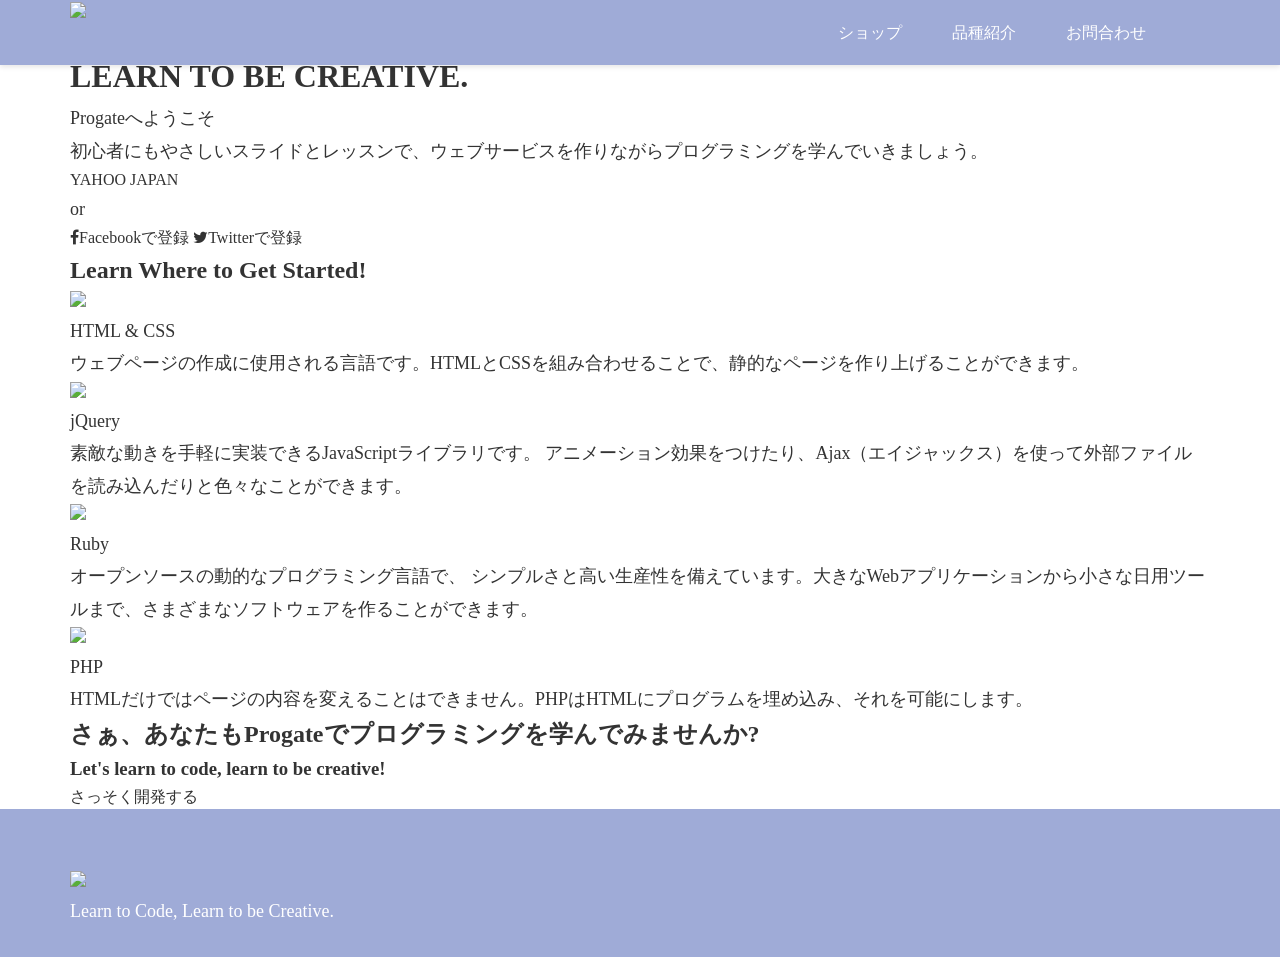
==== commit a7875b64: "タイトルの変更" ====
--- a/index.html
+++ b/index.html
@@ -1,9 +1,9 @@
 <!DOCTYPE html>
-<html lang="ja">
+<html>
 <head>
   <meta charset="utf-8">
   <meta name="viewport" content="width=device-width, initial-scale=1.0">
-  <title>Kメダカ - 高品質なメダカをお届け</title>
+  <title>Kメダカ </title>
   <link href="https://maxcdn.bootstrapcdn.com/font-awesome/4.7.0/css/font-awesome.min.css" rel="stylesheet" integrity="sha384-wvfXpqpZZVQGK6TAh5PVlGOfQNHSoD2xbE+QkPxCAFlNEevoEH3Sl0sibVcOQVnN" crossorigin="anonymous">
   <link rel="stylesheet" type="text/css" href="stylesheet.css">
 </head>
@@ -11,93 +11,79 @@
   <header>
     <div class="container">
       <div class="header-left">
-        <h1 class="logo-text">Kメダカ</h1>
+        <img class="logo" src="https://prog-8.com/images/html/advanced/main_logo.png">
       </div>
       <span class="fa fa-bars menu-icon"></span>
       <div class="header-right">
-        <a href="#">ショップ</a>
-        <a href="#">品種紹介</a>
-        <a href="#">お問合わせ</a>
-      </div>
+        <a href="https://prog-8.com/html/study/1/3#/9">ショップ</a>
+        <a href="./subpage.html">品種紹介</a>
+        <a href="https://prog-8.com/html/study/1/3#/9">お問合わせ</a>
+　　　　</div>
     </div>
   </header>
-  
-  <div class="hero-section">
-    <img src="images/トップ.jpg" alt="トップ画像" class="top-image">
-  </div>
-  
-  <div class="intro-section">
+  <div class="top-wrapper">
     <div class="container">
-      <h2 class="intro-title">Kメダカ</h2>
-      <p class="intro-text">弊社は創業3年とまだ歴史は浅いですが、<br>新しい知識と情熱をもって改良メダカの世界をリードしてまいります。</p>
-    </div>
-  </div>
-  
-  <div class="content-section daruma-section">
-    <div class="container">
-      <div class="content-wrapper">
-        <div class="content-image">
-          <img src="images/ダルマメダカ.jpg" alt="ダルマメダカ">
-        </div>
-        <div class="content-text">
-          <h3 class="content-title">ダルマメダカ</h3>
-          <p class="content-description">泳ぎ方がユニークなダルマメダカは、<br>当店でも大人気の品種です。</p>
-        </div>
+      <h1>ようこそ<br>LEARN TO BE CREATIVE.</h1>
+      <p>Progateへようこそ<br>初心者にもやさしいスライドとレッスンで、ウェブサービスを作りながらプログラミングを学んでいきましょう。</p>
+      <div class="btn-wrapper">
+        <a href="https://www.yahoo.co.jp/" class="btn signup">YAHOO JAPAN</a>
+        <p>or</p>
+        <a href="#" class="btn facebook"><span class="fa fa-facebook"></span>Facebookで登録</a>
+        <a href="#" class="btn twitter"><span class="fa fa-twitter"></span>Twitterで登録</a>
       </div>
     </div>
   </div>
-  
-  <div class="content-section standard-section">
+  <div class="lesson-wrapper">
     <div class="container">
-      <div class="content-wrapper reverse">
-        <div class="content-image">
-          <img src="images/改良メダカ.jpg" alt="定番の改良メダカ">
+      <div class="heading">
+        <h2>Learn Where to Get Started!</h2>
+      </div>
+      <div class="lessons">
+        <div class="lesson">
+          <div class="lesson-icon">
+            <img src="https://prog-8.com/images/html/advanced/html.png">
+            <p>HTML & CSS</p>
+          </div>
+          <p class="text-contents">ウェブページの作成に使用される言語です。HTMLとCSSを組み合わせることで、静的なページを作り上げることができます。</p>
         </div>
-        <div class="content-text">
-          <h3 class="content-title">定番の改良メダカ</h3>
-          <p class="content-description">誰もが知る人気の品種から、<br>改良メダカの魅力が凝縮された品種。</p>
+        <div class="lesson">
+          <div class="lesson-icon">
+            <img src="https://prog-8.com/images/html/advanced/jQuery.png">
+            <p>jQuery</p>
+          </div>
+          <p class="text-contents">素敵な動きを手軽に実装できるJavaScriptライブラリです。 アニメーション効果をつけたり、Ajax（エイジャックス）を使って外部ファイルを読み込んだりと色々なことができます。</p>
+        </div>
+        <div class="lesson">
+          <div class="lesson-icon">
+            <img src="https://prog-8.com/images/html/advanced/ruby.png">
+            <p>Ruby</p>
+          </div>
+          <p class="text-contents">オープンソースの動的なプログラミング言語で、 シンプルさと高い生産性を備えています。大きなWebアプリケーションから小さな日用ツールまで、さまざまなソフトウェアを作ることができます。</p>
+        </div>
+        <div class="lesson">
+          <div class="lesson-icon">
+            <img src="https://prog-8.com/images/html/advanced/php.png">
+            <p>PHP</p>
+          </div>
+          <p class="text-contents">HTMLだけではページの内容を変えることはできません。PHPはHTMLにプログラムを埋め込み、それを可能にします。</p>
         </div>
       </div>
+      <div class="clear"></div>
     </div>
   </div>
-  
-  <div class="new-top-section">
+  <div class="message-wrapper">
     <div class="container">
-      <h2 class="new-top-title">個性輝く改良メダカの世界へ</h2>
+      <div class="heading">
+        <h2>さぁ、あなたもProgateでプログラミングを学んでみませんか?</h2>
+        <h3>Let's learn to code, learn to be creative!</h3>
+      </div>
+      <span class="btn message">さっそく開発する</span>
     </div>
   </div>
-  
-  <div class="main-content-section">
-    <div class="container">
-      <p class="main-content-text">当店では、愛嬌たっぷりのダルマメダカはまちろんのこと、<br>輝く青色が美しい「幹之」や「楊貴妃」「銀河松井ヒレ長」<br>など幅広い品種を取り揃えて、お客様に驚きと感動をお届け<br>できるように日々努めてまいります。</p>
-    </div>
-  </div>
-  
   <footer>
     <div class="container">
-      <div class="footer-content">
-        <div class="footer-left">
-          <h3 class="footer-shop-name">Kメダカ</h3>
-          <a href="#" class="instagram-link">
-            <span class="fa fa-instagram"></span>
-            公式インスタグラム
-          </a>
-        </div>
-        <div class="footer-center">
-          <p class="footer-info">店舗案内:東京都新宿区○○-0</p>
-          <p class="footer-info">○○ビル○階</p>
-        </div>
-        <div class="footer-right">
-          <p class="footer-phone">電話番号:070-9999-9999</p>
-        </div>
-      </div>
-      <div class="footer-bottom">
-        <div class="footer-links">
-          <a href="#">特定商取引法に関する表記</a>
-          <a href="#">プライバシーポリシー</a>
-        </div>
-        <p class="copyright">©Kメダカ 2025 all right reserved</p>
-      </div>
+      <img src="https://prog-8.com/images/html/advanced/footer_logo.png">
+      <p>Learn to Code, Learn to be Creative.</p>
     </div>
   </footer>
 </body>
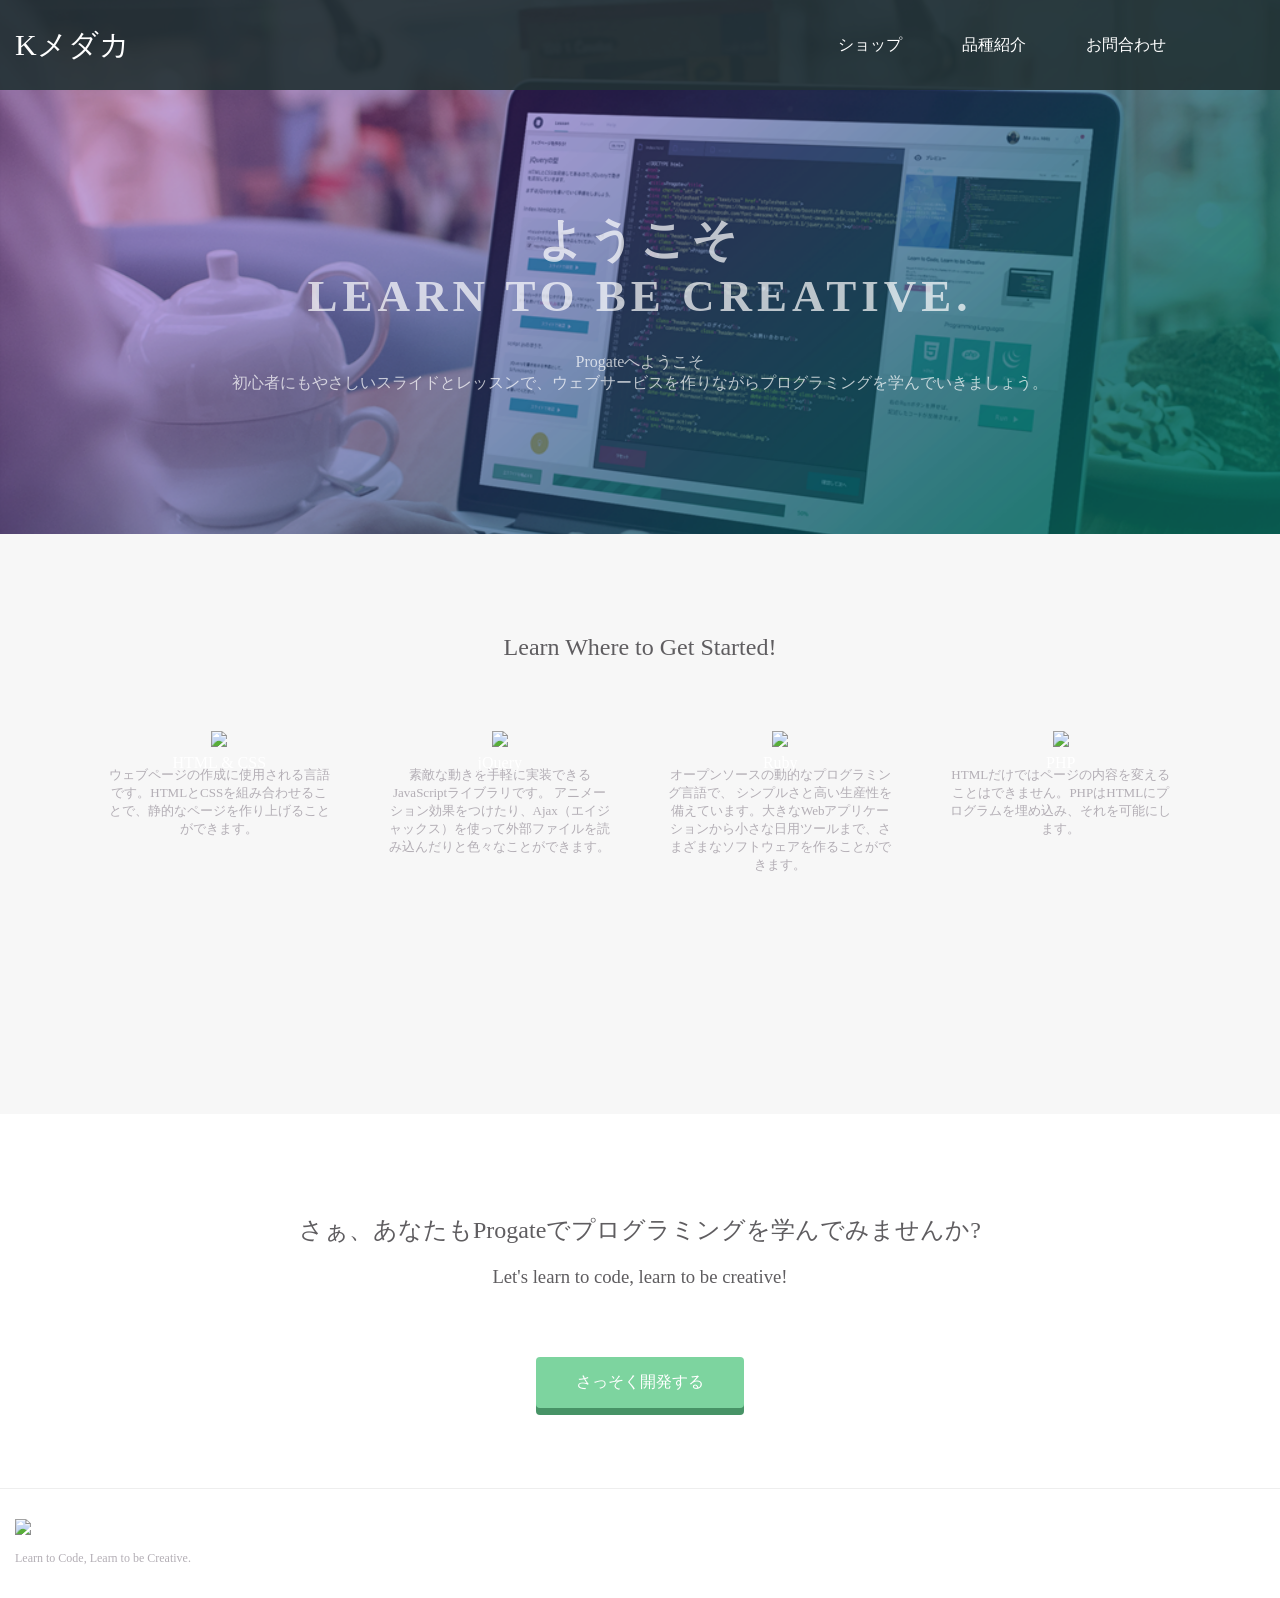
==== commit 7462809e: "Co-authored-by: teruyahirahara <teruyahirahara@users.noreply.github.com>" ====
--- a/index.html
+++ b/index.html
@@ -11,7 +11,7 @@
   <header>
     <div class="container">
       <div class="header-left">
-        <img class="logo" src="https://prog-8.com/images/html/advanced/main_logo.png">
+        <p>Kメダカ</p>
       </div>
       <span class="fa fa-bars menu-icon"></span>
       <div class="header-right">
@@ -25,12 +25,6 @@
     <div class="container">
       <h1>ようこそ<br>LEARN TO BE CREATIVE.</h1>
       <p>Progateへようこそ<br>初心者にもやさしいスライドとレッスンで、ウェブサービスを作りながらプログラミングを学んでいきましょう。</p>
-      <div class="btn-wrapper">
-        <a href="https://www.yahoo.co.jp/" class="btn signup">YAHOO JAPAN</a>
-        <p>or</p>
-        <a href="#" class="btn facebook"><span class="fa fa-facebook"></span>Facebookで登録</a>
-        <a href="#" class="btn twitter"><span class="fa fa-twitter"></span>Twitterで登録</a>
-      </div>
     </div>
   </div>
   <div class="lesson-wrapper">
--- a/stylesheet.css
+++ b/stylesheet.css
@@ -1,75 +1,209 @@
 * {
   box-sizing: border-box;
-  margin: 0;
-  padding: 0;
 }
 
 body {
   margin: 0;
-  font-family: "Hiragino Mincho ProN", "Yu Mincho", "MS PMincho", "Mincho", serif;
-  color: #333;
-  line-height: 1.6;
-}
-
-p {
-  font-size: 18px;
-  line-height: 1.8;
+  font-family: "Hiragino Kaku Gothic ProN";
 }
 
 a {
   text-decoration: none;
-  color: inherit;
 }
 
 .container {
   width: 100%;
-  max-width: 1170px;
   padding: 0 15px;
   margin: 0 auto;
 }
 
-/* Header */
+.top-wrapper {
+  padding: 180px 0 100px 0;
+  background-image: url(top.png);
+  background-size: cover;
+  color: white;
+  text-align: center;
+}
+
+.top-wrapper h1 {
+  opacity: 0.7;
+  font-size: 45px;
+  letter-spacing: 5px;
+}
+
+.top-wrapper p {
+  opacity: 0.7;
+  font-size: 16px;
+  margin-bottom: 40px;
+}
+
+.btn-wrapper {
+  text-align: center;
+}
+
+.btn-wrapper p {
+  margin-bottom: 20px;
+}
+
+.signup {
+  background-color: #239b76;
+}
+
+.facebook {
+  background-color: #3b5998;
+  margin-right: 10px;
+}
+
+.twitter {
+  background-color: #55acee;
+}
+
+.btn {
+  padding: 8px 24px;
+  color: white;
+  display: inline-block;
+  opacity: 0.8;
+  border-radius: 4px;
+  text-align: center;
+}
+
+.btn:hover {
+  opacity: 1;
+}
+
+.fa {
+  margin-right: 5px;
+}
+
 header {
-  height: 65px;
+  height: 90px;
   width: 100%;
-  background-color: #9fabd7;
-  position: fixed;
+  background-color: rgba(34,49,52,0.9);
+  position :fixed;
   top: 0;
   z-index: 10;
-  box-shadow: 0 2px 5px rgba(0,0,0,0.1);
-}
-
-.logo-text {
-  color: white;
-  font-size: 32px;
-  font-weight: bold;
-  margin: 0;
-  line-height: 65px;
-  letter-spacing: 2px;
+}
+
+.logo {
+  width: 124px;
+  margin-top: 0; /* 元は 20px — 削除して中央揃えに */
+  align-self: center;
+}
+
+header .container {
+  display: flex;
+  align-items: center;
+  justify-content: space-between;
+  height: 90px;
 }
 
 .header-left {
+  float: none;
+  font-size: 30px;
+  color: white; 
+}
+
+.header-right {
+  float: none;
+  /* margin-right: -25px; */ /* 必要なら削除 */
+  display: flex;
+  align-items: center;
+  gap: 10px;
+}
+
+.header-right a {
+  line-height: normal; /* 固定 line-height を解除 */
+  padding: 0 25px;
+  color: white;
+  display: flex;
+  align-items: center;
+  height: 90px;
+  float: none; /* float があると flex の中央揃えを妨げるため解除 */
+  transition: all 0.5s;
+}
+
+.header-right a:hover {
+  background-color: rgba(255,255,255,0.3);
+}
+
+.lesson-wrapper {
+  height: 580px;
+  padding-bottom: 80px;
+  padding-left: 5%;
+  padding-right: 5%;
+  background-color: #f7f7f7;
+  text-align: center;
+}
+
+.heading {
+  padding-top: 80px;
+  padding-bottom: 50px;
+  color: #5f5d60;
+}
+
+.heading h2 {
+  font-weight: normal;
+}
+
+.lesson {
   float: left;
-}
-
-.header-right {
-  float: right;
-  margin-right: -25px;
-}
-
-.header-right a {
-  line-height: 65px;
-  padding: 0 25px;
-  color: white;
-  display: block;
-  float: left;
-  transition: all 0.5s;
-  font-weight: 500;
-  font-size: 16px;
-}
-
-.header-right a:hover {
-  background-color: rgba(255,255,255,0.2);
+  width: 25%;
+}
+
+.lesson-icon {
+  position: relative;
+}
+
+.lesson-icon p {
+  position: absolute;
+  top: 37%;
+  width: 100%;
+  color: white;
+}
+
+.text-contents {
+  width: 80%;
+  display: inline-block;
+  margin-top: 15px;
+  font-size: 13px;
+  color: #b3aeb5;
+}
+
+.heading h3 {
+  font-weight: normal;
+}
+
+.message-wrapper {
+  border-bottom: 1px solid #eee;
+  padding-bottom: 80px;
+  text-align: center;
+}
+
+.message {
+  padding: 15px 40px;
+  background-color: #5dca88;
+  cursor: pointer;
+  box-shadow: 0px 7px #1a7940;
+}
+
+.message:active {
+  position: relative;
+  top: 7px;
+  box-shadow: none;
+}
+
+footer img {
+  width: 125px;
+}
+
+footer p {
+  color: #b3aeb5;
+  font-size: 12px;
+}
+
+footer {
+  padding-top: 30px;
+  padding-bottom: 20px;
 }
 
 .menu-icon {
@@ -78,298 +212,34 @@
   font-size: 25px;
   padding: 21px 0;
   display: none;
-  cursor: pointer;
-}
-
-/* Hero Section */
-.hero-section {
-  margin-top: 65px;
-  width: 100%;
-  position: relative;
-}
-
-.top-image {
-  width: 100%;
-  height: auto;
-  display: block;
-}
-
-/* Intro Section */
-.intro-section {
-  padding: 80px 0;
-  background-color: white;
-  text-align: center;
-}
-
-.intro-title {
-  font-size: 48px;
-  font-weight: normal;
-  color: #333;
-  margin-bottom: 30px;
-  letter-spacing: 3px;
-}
-
-.intro-text {
-  font-size: 20px;
-  color: #333;
-  line-height: 1.8;
-}
-
-/* Content Section */
-.content-section {
-  padding: 80px 0;
-  background-color: white;
-}
-
-.content-wrapper {
-  display: flex;
-  align-items: center;
-  gap: 60px;
-}
-
-.content-wrapper.reverse {
-  flex-direction: row-reverse;
-}
-
-.content-image {
-  flex: 1;
-  width: 50%;
-}
-
-.content-image img {
-  width: 100%;
-  height: auto;
-  display: block;
-}
-
-.content-text {
-  flex: 1;
-  width: 50%;
-}
-
-.content-title {
-  font-size: 36px;
-  font-weight: normal;
-  color: #333;
-  margin-bottom: 25px;
-  letter-spacing: 2px;
-}
-
-.content-description {
-  font-size: 20px;
-  color: #333;
-  line-height: 1.8;
-}
-
-.daruma-section {
-  background-color: white;
-}
-
-.standard-section {
-  background-color: white;
 }
 
 .clear {
-  clear: both;
-}
-
-/* New Top Section */
-.new-top-section {
-  padding: 80px 0;
-  background-color: white;
-  text-align: center;
-}
-
-.new-top-title {
-  font-size: 48px;
-  font-weight: normal;
-  color: #333;
-  letter-spacing: 2px;
-}
-
-/* Main Content Section */
-.main-content-section {
-  padding: 60px 0 80px;
-  background-color: white;
-}
-
-.main-content-text {
-  font-size: 20px;
-  color: #333;
-  line-height: 1.8;
-  text-align: left;
-}
-
-/* Footer */
-footer {
-  background-color: #9fabd7;
-  color: white;
-  padding: 60px 0 30px;
-}
-
-.footer-content {
-  display: flex;
-  justify-content: space-between;
-  align-items: flex-start;
-  margin-bottom: 40px;
-  flex-wrap: wrap;
-}
-
-.footer-left {
-  flex: 1;
-  min-width: 200px;
-}
-
-.footer-shop-name {
-  font-size: 32px;
-  font-weight: bold;
-  color: white;
-  margin-bottom: 20px;
-  letter-spacing: 2px;
-}
-
-.instagram-link {
-  color: white;
-  text-decoration: underline;
-  font-size: 18px;
-  display: inline-flex;
-  align-items: center;
-  gap: 8px;
-  transition: opacity 0.3s;
-}
-
-.instagram-link:hover {
-  opacity: 0.8;
-}
-
-.instagram-link .fa {
-  font-size: 20px;
-}
-
-.footer-center {
-  flex: 1;
-  min-width: 200px;
-}
-
-.footer-info {
-  font-size: 18px;
-  color: white;
-  margin-bottom: 10px;
-  line-height: 1.6;
-}
-
-.footer-right {
-  flex: 1;
-  min-width: 200px;
-}
-
-.footer-phone {
-  font-size: 18px;
-  color: white;
-  line-height: 1.6;
-}
-
-.footer-bottom {
-  border-top: 1px solid rgba(255, 255, 255, 0.3);
-  padding-top: 30px;
-  text-align: center;
-}
-
-.footer-links {
-  margin-bottom: 20px;
-}
-
-.footer-links a {
-  color: white;
-  text-decoration: underline;
-  font-size: 14px;
-  margin: 0 15px;
-  transition: opacity 0.3s;
-}
-
-.footer-links a:hover {
-  opacity: 0.8;
-}
-
-.copyright {
-  font-size: 12px;
-  color: white;
-  margin-top: 15px;
-}
-
-/* Responsive Design */
+  clear: left;
+}
+
 @media all and (max-width: 1000px) {
-  .intro-title {
-    font-size: 36px;
-  }
-  
-  .content-title {
-    font-size: 28px;
-  }
-  
-  .content-wrapper {
-    gap: 40px;
-  }
-  
-  .new-top-title {
-    font-size: 36px;
-  }
-  
-  .footer-content {
-    flex-direction: column;
-    gap: 30px;
+  .lesson {
+    width: 50%;
+    margin-bottom: 50px;
+  }
+
+  .lesson-wrapper {
+    height: 990px;
+  }
+
+  footer {
+    text-align: center;
   }
 }
 
 @media all and (max-width: 750px) {
-  .intro-title {
+  .top-wrapper h1 {
     font-size: 32px;
   }
-  
-  .intro-text {
-    font-size: 18px;
-  }
-  
-  .content-wrapper {
-    flex-direction: column;
-    gap: 30px;
-  }
-  
-  .content-wrapper.reverse {
-    flex-direction: column;
-  }
-  
-  .content-image,
-  .content-text {
-    width: 100%;
-  }
-  
-  .content-title {
-    font-size: 24px;
-  }
-  
-  .content-description {
-    font-size: 18px;
-  }
-  
-  .new-top-section {
-    padding: 60px 0;
-  }
-  
-  .new-top-title {
-    font-size: 28px;
-  }
-  
-  .main-content-section {
-    padding: 40px 0 60px;
-  }
-  
-  .main-content-text {
-    font-size: 18px;
-  }
-  
-  .footer-shop-name {
-    font-size: 28px;
+
+  .heading h2 {
+    font-size: 20px;
   }
 }
 
@@ -381,60 +251,36 @@
   .menu-icon {
     display: block;
   }
-  
-  .logo-text {
+
+  .top-wrapper .btn {
+    width: 100%;
+  }
+
+  .twitter {
+    margin-top: 10px;
+  }
+
+  .top-wrapper {
+    text-align: left;
+  }
+
+  .top-wrapper h1 {
     font-size: 24px;
   }
-  
-  .intro-section {
-    padding: 60px 0;
-  }
-  
-  .intro-title {
-    font-size: 28px;
-  }
-  
-  .content-section {
-    padding: 60px 0;
-  }
-  
-  .new-top-section {
-    padding: 50px 0;
-  }
-  
-  .new-top-title {
-    font-size: 24px;
-  }
-  
-  .main-content-section {
-    padding: 30px 0 50px;
-  }
-  
-  .main-content-text {
-    font-size: 16px;
-  }
-  
-  footer {
-    padding: 40px 0 20px;
-  }
-  
-  .footer-shop-name {
-    font-size: 24px;
-  }
-  
-  .footer-info,
-  .footer-phone {
-    font-size: 16px;
-  }
-  
-  .footer-links a {
-    font-size: 12px;
-    margin: 0 10px;
-    display: block;
-    margin-bottom: 10px;
-  }
-  
-  .copyright {
-    font-size: 11px;
-  }
-}
+
+  .top-wrapper p {
+    font-size: 14px;
+  }
+
+  .lesson {
+    width: 100%;
+  }
+
+  .lesson-wrapper {
+    height: 1700px;
+  }
+
+  .message-wrapper .btn {
+    width: 100%;
+  }
+}
